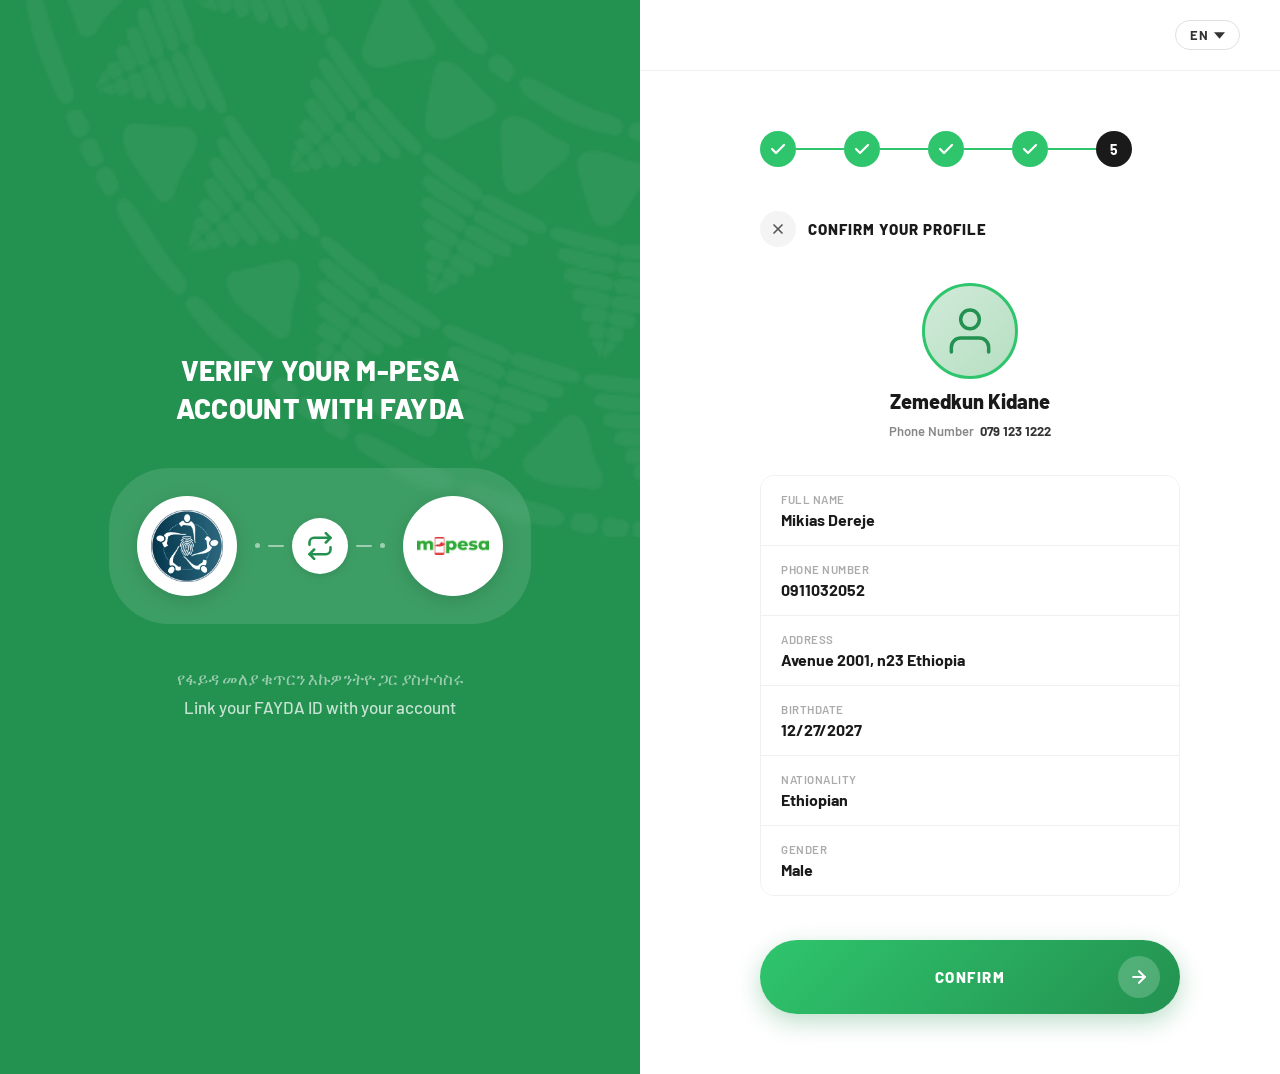
==== confirm-profile.html @ be682eee "first commit" ====
<!DOCTYPE html>
<html lang="en">
<head>
  <meta charset="UTF-8" />
  <meta name="viewport" content="width=device-width, initial-scale=1.0" />
  <title>Confirm Your Profile — M-PESA with FAYDA</title>
  <link href="https://fonts.googleapis.com/css2?family=Barlow:wght@400;500;600;700;800;900&display=swap" rel="stylesheet" />
  <link rel="stylesheet" href="global.css" />
  <style>
    /* ── Profile header ── */
    .profile-header {
      display: flex;
      flex-direction: column;
      align-items: center;
      gap: 10px;
      margin-bottom: 36px;
    }

    .avatar-wrap {
      position: relative;
      width: 96px;
      height: 96px;
    }

    .avatar-img {
      width: 96px;
      height: 96px;
      border-radius: 50%;
      object-fit: cover;
      border: 3px solid #2FC56D;
    }

    /* Placeholder avatar */
    .avatar-placeholder {
      width: 96px;
      height: 96px;
      border-radius: 50%;
      background: linear-gradient(135deg, #d0ead8 0%, #b6dfc2 100%);
      border: 3px solid #2FC56D;
      display: flex;
      align-items: center;
      justify-content: center;
      overflow: hidden;
    }

    .avatar-placeholder svg {
      width: 56px;
      height: 56px;
      stroke: #239150;
    }

    .profile-name {
      font-size: 20px;
      font-weight: 800;
      color: #1a1a1a;
      text-align: center;
    }

    .profile-phone-row {
      display: flex;
      align-items: center;
      gap: 6px;
    }

    .profile-phone-label {
      font-size: 13px;
      font-weight: 600;
      color: #888;
    }

    .profile-phone-val {
      font-size: 13px;
      font-weight: 700;
      color: #333;
    }

    /* ── Profile fields ── */
    .fields-list {
      display: flex;
      flex-direction: column;
      gap: 0;
      margin-bottom: 44px;
      border: 1px solid #f0f0f0;
      border-radius: 14px;
      overflow: hidden;
    }

    .field-row {
      display: flex;
      flex-direction: column;
      gap: 4px;
      padding: 16px 20px;
      border-bottom: 1px solid #f0f0f0;
      background: #fff;
    }

    .field-row:last-child { border-bottom: none; }

    .field-label {
      font-size: 11.5px;
      font-weight: 600;
      color: #aaa;
      text-transform: uppercase;
      letter-spacing: 0.5px;
    }

    .field-value {
      font-size: 16px;
      font-weight: 700;
      color: #1a1a1a;
    }

    /* Page title row */
    .page-title-row {
      display: flex;
      align-items: center;
      margin-bottom: 36px;
      gap: 12px;
    }

    .close-btn {
      width: 36px;
      height: 36px;
      border-radius: 50%;
      background: #f4f4f4;
      border: none;
      cursor: pointer;
      display: flex;
      align-items: center;
      justify-content: center;
      flex-shrink: 0;
      transition: background 0.2s;
    }
    .close-btn:hover { background: #eaeaea; }
    .close-btn svg { width: 16px; height: 16px; stroke: #555; }

    .page-title {
      font-size: 15px;
      font-weight: 800;
      color: #1a1a1a;
      text-transform: uppercase;
      letter-spacing: 1px;
    }

    /* Steps at top showing current */
    .form-area { overflow-y: auto; }

    /* Loading shimmer on fields */
    @keyframes shimmer {
      0%   { background-position: -600px 0; }
      100% { background-position: 600px 0; }
    }
    .shimmer {
      background: linear-gradient(90deg, #f0f0f0 25%, #e0e0e0 50%, #f0f0f0 75%);
      background-size: 600px 100%;
      animation: shimmer 1.2s infinite;
      border-radius: 6px;
    }
    .field-value.shimmer { height: 20px; width: 70%; }

    .loading-fields .field-value { display: none; }
    .loading-fields .field-value-shimmer { display: block; }
    .field-value-shimmer { display: none; height: 20px; width: 65%; border-radius: 6px; }
  </style>
</head>
<body>

  <!-- LEFT GREEN PANEL -->
  <div class="left-panel">
    <div class="left-content">
      <h1 class="left-title">Verify Your M-PESA<br>Account with FAYDA</h1>

      <div class="logo-strip">
        <div class="logo-bubble"><img src="fayda-logo-hq.png" alt="FAYDA" /></div>
        <div class="connector">
          <div class="c-dot"></div>
          <div class="c-dash"></div>
          <div class="arrow-circle">
            <svg viewBox="0 0 24 24" fill="none" stroke="#239150" stroke-width="2.2" stroke-linecap="round" stroke-linejoin="round">
              <polyline points="17 1 21 5 17 9"></polyline>
              <path d="M3 11V9a4 4 0 0 1 4-4h14"></path>
              <polyline points="7 23 3 19 7 15"></polyline>
              <path d="M21 13v2a4 4 0 0 1-4 4H3"></path>
            </svg>
          </div>
          <div class="c-dash"></div>
          <div class="c-dot"></div>
        </div>
        <div class="logo-bubble"><img src="M-Pesa-Logo.png" alt="M-PESA" /></div>
      </div>

      <div class="left-tagline">
        <p>የፋይዳ መለያ ቁጥርን እኩዎንትዮ ጋር ያስተሳስሩ</p>
        <p>Link your FAYDA ID with your account</p>
      </div>
    </div>
  </div>

  <!-- RIGHT WHITE PANEL -->
  <div class="right-panel">
    <div class="top-bar">
      <div class="lang-switcher">
        <button class="lang-btn" id="langBtn" onclick="toggleLang(event)">
          <span id="langBtnText">EN</span>
          <svg viewBox="0 0 10 6"><path d="M0 0l5 6 5-6z"/></svg>
        </button>
        <div class="lang-dropdown" id="langDropdown">
          <button class="lang-option active" data-lang="en" onclick="selectLang('en')">
            <span>English</span><span class="check">✓</span>
          </button>
          <button class="lang-option" data-lang="am" onclick="selectLang('am')">
            <span>አማርኛ</span><span class="check">✓</span>
          </button>
        </div>
      </div>
    </div>

    <div class="form-area">

      <!-- Step indicators: 1-4 done, 5 active -->
      <div class="steps">
        <div class="step done">
          <svg width="16" height="16" viewBox="0 0 16 16" fill="none"><polyline points="2,8 6,12 14,4" stroke="#fff" stroke-width="2.2" stroke-linecap="round" stroke-linejoin="round"/></svg>
        </div>
        <div class="step-line done"></div>
        <div class="step done">
          <svg width="16" height="16" viewBox="0 0 16 16" fill="none"><polyline points="2,8 6,12 14,4" stroke="#fff" stroke-width="2.2" stroke-linecap="round" stroke-linejoin="round"/></svg>
        </div>
        <div class="step-line done"></div>
        <div class="step done">
          <svg width="16" height="16" viewBox="0 0 16 16" fill="none"><polyline points="2,8 6,12 14,4" stroke="#fff" stroke-width="2.2" stroke-linecap="round" stroke-linejoin="round"/></svg>
        </div>
        <div class="step-line done"></div>
        <div class="step done">
          <svg width="16" height="16" viewBox="0 0 16 16" fill="none"><polyline points="2,8 6,12 14,4" stroke="#fff" stroke-width="2.2" stroke-linecap="round" stroke-linejoin="round"/></svg>
        </div>
        <div class="step-line done"></div>
        <div class="step active">5</div>
      </div>

      <!-- Page title -->
      <div class="page-title-row">
        <button class="close-btn" onclick="history.back()">
          <svg viewBox="0 0 24 24" fill="none" stroke-linecap="round" stroke-linejoin="round" stroke-width="2.5">
            <line x1="18" y1="6" x2="6" y2="18"></line>
            <line x1="6" y1="6" x2="18" y2="18"></line>
          </svg>
        </button>
        <span class="page-title">Confirm Your Profile</span>
      </div>

      <!-- Profile header -->
      <div class="profile-header">
        <div class="avatar-placeholder">
          <svg viewBox="0 0 24 24" fill="none" stroke-width="1.5" stroke-linecap="round" stroke-linejoin="round">
            <path d="M20 21v-2a4 4 0 0 0-4-4H8a4 4 0 0 0-4 4v2"></path>
            <circle cx="12" cy="7" r="4"></circle>
          </svg>
        </div>
        <div class="profile-name" id="profileName">Zemedkun Kidane</div>
        <div class="profile-phone-row">
          <span class="profile-phone-label">Phone Number</span>
          <span class="profile-phone-val" id="profilePhone">079 123 1222</span>
        </div>
      </div>

      <!-- Profile fields -->
      <div class="fields-list" id="fieldsList">
        <div class="field-row">
          <span class="field-label">Full Name</span>
          <span class="field-value">Mikias Dereje</span>
        </div>
        <div class="field-row">
          <span class="field-label">Phone Number</span>
          <span class="field-value">0911032052</span>
        </div>
        <div class="field-row">
          <span class="field-label">Address</span>
          <span class="field-value">Avenue 2001, n23 Ethiopia</span>
        </div>
        <div class="field-row">
          <span class="field-label">Birthdate</span>
          <span class="field-value">12/27/2027</span>
        </div>
        <div class="field-row">
          <span class="field-label">Nationality</span>
          <span class="field-value">Ethiopian</span>
        </div>
        <div class="field-row">
          <span class="field-label">Gender</span>
          <span class="field-value">Male</span>
        </div>
      </div>

      <!-- Confirm button -->
      <button class="action-btn active" onclick="confirm()">
        <span>Confirm</span>
        <div class="btn-icon">
          <svg viewBox="0 0 24 24" fill="none" stroke-linecap="round" stroke-linejoin="round" stroke-width="2.5">
            <line x1="5" y1="12" x2="19" y2="12"></line>
            <polyline points="12 5 19 12 12 19"></polyline>
          </svg>
        </div>
      </button>

    </div>
  </div>

  <script>
    function confirm() {
      window.location.href = 'success.html';
    }

    function toggleLang(e) {
      e.stopPropagation();
      document.getElementById('langBtn').classList.toggle('open');
      document.getElementById('langDropdown').classList.toggle('open');
    }
    function selectLang(lang) {
      document.querySelectorAll('.lang-option').forEach(o => o.classList.remove('active'));
      document.querySelector(`[data-lang="${lang}"]`).classList.add('active');
      document.getElementById('langBtnText').textContent = lang === 'en' ? 'EN' : 'AM';
      document.getElementById('langBtn').classList.remove('open');
      document.getElementById('langDropdown').classList.remove('open');
    }
    document.addEventListener('click', () => {
      document.getElementById('langBtn').classList.remove('open');
      document.getElementById('langDropdown').classList.remove('open');
    });
  </script>

</body>
</html>
---- global.css ----
/* ── Reset ── */
*, *::before, *::after { margin: 0; padding: 0; box-sizing: border-box; }

/* ── Base ── */
body {
  font-family: 'Barlow', sans-serif;
  min-height: 100vh;
  display: flex;
  background: #f4f6f5;
}

/* ═══════════════════════════════
   LEFT PANEL
═══════════════════════════════ */
.left-panel {
  width: 50%;
  min-height: 100vh;
  background: #239150;
  position: relative;
  overflow: hidden;
  display: flex;
  flex-direction: column;
  flex-shrink: 0;
}

.left-panel::before {
  content: '';
  position: absolute;
  top: 0;
  right: 0;
  width: 100%;
  height: 50%;
  background-image: url('M-PESA Pattern.png');
  background-size: cover;
  background-repeat: no-repeat;
  background-position: top right;
  opacity: 0.35;
  pointer-events: none;
}

.left-content {
  position: relative;
  z-index: 1;
  display: flex;
  flex-direction: column;
  align-items: center;
  justify-content: center;
  flex: 1;
  padding: 60px 48px;
  gap: 40px;
}

.left-title {
  color: #fff;
  font-size: 28px;
  font-weight: 800;
  text-transform: uppercase;
  text-align: center;
  line-height: 1.35;
  letter-spacing: 0.3px;
}

/* Logo strip */
.logo-strip {
  display: flex;
  align-items: center;
  background: rgba(255,255,255,0.12);
  border-radius: 60px;
  padding: 28px 28px;
  backdrop-filter: blur(4px);
}

.logo-bubble {
  width: 100px;
  height: 100px;
  background: #fff;
  border-radius: 50%;
  display: flex;
  align-items: center;
  justify-content: center;
  box-shadow: 0 4px 20px rgba(0,0,0,0.14);
}

.logo-bubble img {
  width: 72px;
  height: 72px;
  object-fit: contain;
}

.connector {
  display: flex;
  align-items: center;
  gap: 8px;
  padding: 0 18px;
}

.c-dot { width: 5px; height: 5px; border-radius: 50%; background: rgba(255,255,255,0.5); }
.c-dash { width: 16px; height: 2px; border-radius: 2px; background: rgba(255,255,255,0.5); }

.arrow-circle {
  width: 56px;
  height: 56px;
  background: #fff;
  border-radius: 50%;
  display: flex;
  align-items: center;
  justify-content: center;
  box-shadow: 0 2px 10px rgba(0,0,0,0.12);
  flex-shrink: 0;
}

.arrow-circle svg { width: 28px; height: 28px; }

/* Left tagline */
.left-tagline { text-align: center; }
.left-tagline p {
  color: rgba(255,255,255,0.75);
  font-size: 17px;
  font-weight: 500;
  line-height: 1.7;
}
.left-tagline p:first-child { color: rgba(255,255,255,0.55); }

/* ═══════════════════════════════
   RIGHT PANEL
═══════════════════════════════ */
.right-panel {
  flex: 1;
  min-height: 100vh;
  background: #fff;
  display: flex;
  flex-direction: column;
}

/* Top bar */
.top-bar {
  display: flex;
  justify-content: flex-end;
  align-items: center;
  padding: 20px 40px;
  border-bottom: 1px solid #f0f0f0;
}

/* Language switcher */
.lang-switcher { position: relative; }

.lang-btn {
  display: flex;
  align-items: center;
  gap: 6px;
  background: none;
  border: 1.5px solid #e0e0e0;
  border-radius: 20px;
  padding: 6px 14px;
  cursor: pointer;
  font-family: 'Barlow', sans-serif;
  font-size: 13px;
  font-weight: 700;
  color: #333;
  letter-spacing: 0.5px;
  transition: border-color 0.2s;
}
.lang-btn:hover { border-color: #239150; color: #239150; }
.lang-btn svg { width: 11px; height: 11px; fill: currentColor; transition: transform 0.2s; }
.lang-btn.open svg { transform: rotate(180deg); }

.lang-dropdown {
  position: absolute;
  top: calc(100% + 6px);
  right: 0;
  background: #fff;
  border: 1.5px solid #e0e0e0;
  border-radius: 12px;
  box-shadow: 0 8px 24px rgba(0,0,0,0.10);
  overflow: hidden;
  display: none;
  z-index: 10;
  min-width: 160px;
}
.lang-dropdown.open { display: block; }

.lang-option {
  display: flex;
  align-items: center;
  gap: 10px;
  padding: 12px 18px;
  font-family: 'Barlow', sans-serif;
  font-size: 14px;
  font-weight: 600;
  color: #333;
  cursor: pointer;
  border: none;
  background: #fff;
  width: 100%;
  text-align: left;
  transition: background 0.15s;
}
.lang-option:hover { background: #f4f6f5; }
.lang-option.active { color: #239150; background: #f0faf4; }
.lang-option:not(:last-child) { border-bottom: 1px solid #f0f0f0; }
.lang-option .check { margin-left: auto; color: #239150; display: none; }
.lang-option.active .check { display: inline; }

/* Form area */
.form-area {
  flex: 1;
  display: flex;
  flex-direction: column;
  justify-content: center;
  padding: 60px 80px 60px 120px;
  max-width: 620px;
}

/* ═══════════════════════════════
   STEP INDICATORS
═══════════════════════════════ */
.steps {
  display: flex;
  align-items: center;
  margin-bottom: 44px;
}

.step {
  width: 36px;
  height: 36px;
  border-radius: 50%;
  display: flex;
  align-items: center;
  justify-content: center;
  font-size: 14px;
  font-weight: 700;
  flex-shrink: 0;
}
.step.done {
  background: #2FC56D;
  color: #fff;
}
.step.active   { background: #1a1a1a; color: #fff; }
.step.inactive { background: #ececec; color: #bbb; }

.step-line {
  flex: 1;
  height: 2px;
  background: #e8e8e8;
  max-width: 48px;
}
.step-line.done { background: #2FC56D; }

/* ═══════════════════════════════
   INSTRUCTION TEXT
═══════════════════════════════ */
.instruction {
  font-size: 22px;
  font-weight: 600;
  color: #1a1a1a;
  line-height: 1.45;
  margin-bottom: 36px;
}

.input-label {
  font-size: 12px;
  font-weight: 700;
  color: #239150;
  text-transform: uppercase;
  letter-spacing: 1px;
  margin-bottom: 10px;
}

.input-hint {
  font-size: 12.5px;
  color: #aaa;
  margin-bottom: 44px;
  padding-left: 2px;
}

/* ═══════════════════════════════
   ACTION BUTTON (shared)
═══════════════════════════════ */
.action-btn {
  display: flex;
  align-items: center;
  justify-content: center;
  width: 100%;
  padding: 28px 28px;
  border-radius: 50px;
  border: none;
  background: #e4e4e4;
  cursor: not-allowed;
  position: relative;
  transition: background 0.25s, box-shadow 0.25s, transform 0.2s;
}
.action-btn.active {
  background: linear-gradient(135deg, #2FC56D 0%, #239150 100%);
  cursor: pointer;
  box-shadow: 0 8px 24px rgba(35,145,80,0.30);
}
.action-btn.active:hover {
  box-shadow: 0 12px 32px rgba(35,145,80,0.40);
  transform: translateY(-1px);
}

.action-btn span {
  font-family: 'Barlow', sans-serif;
  font-size: 15px;
  font-weight: 800;
  letter-spacing: 1.5px;
  text-transform: uppercase;
  color: #aaa;
}
.action-btn.active span { color: #fff; }

.btn-icon {
  width: 42px;
  height: 42px;
  border-radius: 50%;
  background: rgba(0,0,0,0.06);
  display: flex;
  align-items: center;
  justify-content: center;
  flex-shrink: 0;
  position: absolute;
  right: 20px;
  top: 50%;
  transform: translateY(-50%);
}
.action-btn.active .btn-icon { background: rgba(255,255,255,0.20); }

.btn-icon svg { width: 20px; height: 20px; stroke: #aaa; }
.action-btn.active .btn-icon svg { stroke: #fff; }

/* ═══════════════════════════════
   SHARED LANG SCRIPT HELPERS
═══════════════════════════════ */
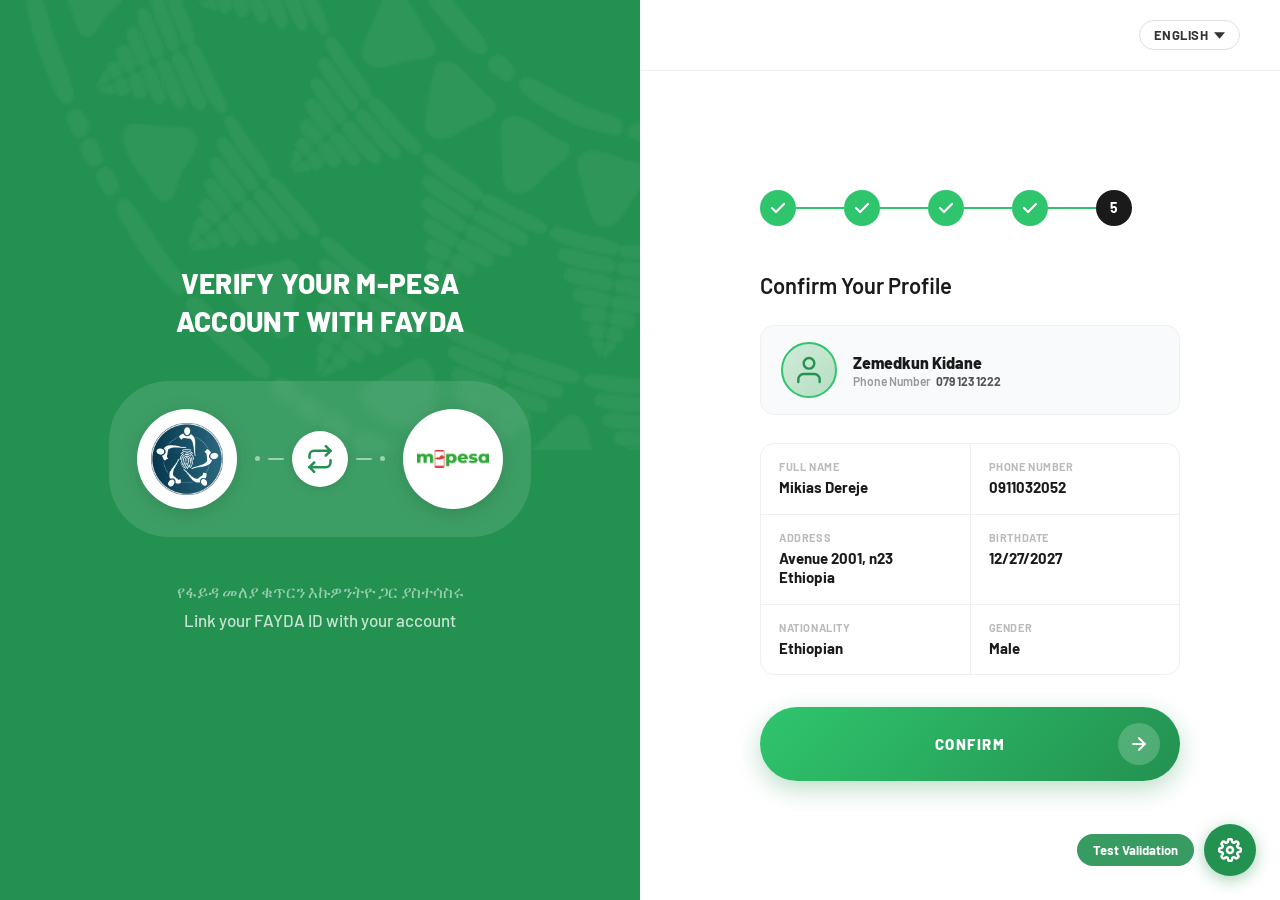
==== commit 5a8f6738: "Update UI: redesign login pages, enhance styling, and improve consent/OTP flows" ====
--- a/confirm-profile.html
+++ b/confirm-profile.html
@@ -7,160 +7,74 @@
   <link href="https://fonts.googleapis.com/css2?family=Barlow:wght@400;500;600;700;800;900&display=swap" rel="stylesheet" />
   <link rel="stylesheet" href="global.css" />
   <style>
-    /* ── Profile header ── */
+    /* Compact profile header - inline row */
     .profile-header {
       display: flex;
-      flex-direction: column;
       align-items: center;
-      gap: 10px;
-      margin-bottom: 36px;
-    }
-
-    .avatar-wrap {
-      position: relative;
-      width: 96px;
-      height: 96px;
-    }
-
-    .avatar-img {
-      width: 96px;
-      height: 96px;
-      border-radius: 50%;
-      object-fit: cover;
-      border: 3px solid #2FC56D;
-    }
-
-    /* Placeholder avatar */
+      gap: 16px;
+      margin-bottom: 28px;
+      padding: 16px 20px;
+      background: #f9fafb;
+      border: 1px solid #f0f0f0;
+      border-radius: 14px;
+    }
+
     .avatar-placeholder {
-      width: 96px;
-      height: 96px;
+      width: 56px;
+      height: 56px;
       border-radius: 50%;
       background: linear-gradient(135deg, #d0ead8 0%, #b6dfc2 100%);
-      border: 3px solid #2FC56D;
-      display: flex;
-      align-items: center;
-      justify-content: center;
-      overflow: hidden;
-    }
-
-    .avatar-placeholder svg {
-      width: 56px;
-      height: 56px;
-      stroke: #239150;
-    }
-
-    .profile-name {
-      font-size: 20px;
-      font-weight: 800;
-      color: #1a1a1a;
-      text-align: center;
-    }
-
-    .profile-phone-row {
-      display: flex;
-      align-items: center;
-      gap: 6px;
-    }
-
-    .profile-phone-label {
-      font-size: 13px;
-      font-weight: 600;
-      color: #888;
-    }
-
-    .profile-phone-val {
-      font-size: 13px;
-      font-weight: 700;
-      color: #333;
-    }
-
-    /* ── Profile fields ── */
-    .fields-list {
-      display: flex;
-      flex-direction: column;
-      gap: 0;
-      margin-bottom: 44px;
-      border: 1px solid #f0f0f0;
-      border-radius: 14px;
-      overflow: hidden;
-    }
-
-    .field-row {
-      display: flex;
-      flex-direction: column;
-      gap: 4px;
-      padding: 16px 20px;
-      border-bottom: 1px solid #f0f0f0;
-      background: #fff;
-    }
-
-    .field-row:last-child { border-bottom: none; }
-
-    .field-label {
-      font-size: 11.5px;
-      font-weight: 600;
-      color: #aaa;
-      text-transform: uppercase;
-      letter-spacing: 0.5px;
-    }
-
-    .field-value {
-      font-size: 16px;
-      font-weight: 700;
-      color: #1a1a1a;
-    }
-
-    /* Page title row */
-    .page-title-row {
-      display: flex;
-      align-items: center;
-      margin-bottom: 36px;
-      gap: 12px;
-    }
-
-    .close-btn {
-      width: 36px;
-      height: 36px;
-      border-radius: 50%;
-      background: #f4f4f4;
-      border: none;
-      cursor: pointer;
+      border: 2.5px solid #2FC56D;
       display: flex;
       align-items: center;
       justify-content: center;
       flex-shrink: 0;
-      transition: background 0.2s;
-    }
-    .close-btn:hover { background: #eaeaea; }
-    .close-btn svg { width: 16px; height: 16px; stroke: #555; }
-
-    .page-title {
+    }
+    .avatar-placeholder svg { width: 32px; height: 32px; stroke: #239150; }
+
+    .profile-info { display: flex; flex-direction: column; gap: 2px; }
+    .profile-name  { font-size: 16px; font-weight: 800; color: #1a1a1a; }
+    .profile-phone-row { display: flex; align-items: center; gap: 5px; }
+    .profile-phone-label { font-size: 12px; font-weight: 600; color: #999; }
+    .profile-phone-val   { font-size: 12px; font-weight: 700; color: #555; }
+
+    /* Two-column fields grid */
+    .fields-grid {
+      display: grid;
+      grid-template-columns: 1fr 1fr;
+      gap: 1px;
+      background: #f0f0f0;
+      border: 1px solid #f0f0f0;
+      border-radius: 14px;
+      overflow: hidden;
+      margin-bottom: 32px;
+    }
+
+    .field-cell {
+      display: flex;
+      flex-direction: column;
+      gap: 5px;
+      padding: 16px 18px;
+      background: #fff;
+    }
+
+    .field-label {
+      font-size: 11px;
+      font-weight: 700;
+      color: #bbb;
+      text-transform: uppercase;
+      letter-spacing: 0.6px;
+    }
+
+    .field-value {
       font-size: 15px;
-      font-weight: 800;
+      font-weight: 700;
       color: #1a1a1a;
-      text-transform: uppercase;
-      letter-spacing: 1px;
-    }
-
-    /* Steps at top showing current */
-    .form-area { overflow-y: auto; }
-
-    /* Loading shimmer on fields */
-    @keyframes shimmer {
-      0%   { background-position: -600px 0; }
-      100% { background-position: 600px 0; }
-    }
-    .shimmer {
-      background: linear-gradient(90deg, #f0f0f0 25%, #e0e0e0 50%, #f0f0f0 75%);
-      background-size: 600px 100%;
-      animation: shimmer 1.2s infinite;
-      border-radius: 6px;
-    }
-    .field-value.shimmer { height: 20px; width: 70%; }
-
-    .loading-fields .field-value { display: none; }
-    .loading-fields .field-value-shimmer { display: block; }
-    .field-value-shimmer { display: none; height: 20px; width: 65%; border-radius: 6px; }
+      line-height: 1.3;
+    }
+
+    /* instruction override — smaller margin for this page */
+    .instruction { margin-bottom: 24px; }
   </style>
 </head>
 <body>
@@ -169,7 +83,6 @@
   <div class="left-panel">
     <div class="left-content">
       <h1 class="left-title">Verify Your M-PESA<br>Account with FAYDA</h1>
-
       <div class="logo-strip">
         <div class="logo-bubble"><img src="fayda-logo-hq.png" alt="FAYDA" /></div>
         <div class="connector">
@@ -188,7 +101,6 @@
         </div>
         <div class="logo-bubble"><img src="M-Pesa-Logo.png" alt="M-PESA" /></div>
       </div>
-
       <div class="left-tagline">
         <p>የፋይዳ መለያ ቁጥርን እኩዎንትዮ ጋር ያስተሳስሩ</p>
         <p>Link your FAYDA ID with your account</p>
@@ -201,7 +113,7 @@
     <div class="top-bar">
       <div class="lang-switcher">
         <button class="lang-btn" id="langBtn" onclick="toggleLang(event)">
-          <span id="langBtnText">EN</span>
+          <span id="langBtnText">ENGLISH</span>
           <svg viewBox="0 0 10 6"><path d="M0 0l5 6 5-6z"/></svg>
         </button>
         <div class="lang-dropdown" id="langDropdown">
@@ -217,83 +129,106 @@
 
     <div class="form-area">
 
-      <!-- Step indicators: 1-4 done, 5 active -->
+      <!-- ── Validation state (replaces form when triggered) ── -->
+      <div id="validationView" style="display:none; flex-direction:column; align-items:center; flex:1; gap:0; text-align:center; width:100%;">
+
+        <!-- Decorative icon area -->
+        <div id="valBanner" style="width:100%; border-radius:16px; padding:40px 32px 32px; margin-bottom:28px; position:relative; overflow:hidden;">
+          <!-- Ring decoration -->
+          <div id="valRing1" style="position:absolute;width:200px;height:200px;border-radius:50%;border:2px solid;opacity:0.12;top:-60px;right:-60px;"></div>
+          <div id="valRing2" style="position:absolute;width:140px;height:140px;border-radius:50%;border:2px solid;opacity:0.09;top:-20px;right:-20px;"></div>
+          <!-- Main icon -->
+          <div id="valIcon" style="width:120px;height:120px;border-radius:50%;display:flex;align-items:center;justify-content:center;margin:0 auto 20px; position:relative; z-index:1;"></div>
+          <h2 id="valTitle" style="font-size:24px;font-weight:800;color:#1a1a1a;margin-bottom:10px;"></h2>
+          <p  id="valMsg"   style="font-size:14.5px;font-weight:500;color:#666;line-height:1.75;max-width:340px;margin:0 auto;"></p>
+        </div>
+
+        <!-- What this means section -->
+        <div style="width:100%; border:1px solid #f0f0f0; border-radius:14px; overflow:hidden; margin-bottom:28px;">
+          <div style="padding:14px 20px; background:#f9fafb; border-bottom:1px solid #f0f0f0; text-align:left;">
+            <span style="font-size:12px;font-weight:700;color:#aaa;text-transform:uppercase;letter-spacing:0.6px;">What this means</span>
+          </div>
+          <div id="valDetails" style="padding:20px; display:flex; flex-direction:column; gap:14px; text-align:left;"></div>
+        </div>
+
+        <!-- Action row -->
+        <div style="display:flex; gap:12px; width:100%;">
+          <button onclick="closeValidation()" style="flex:1; padding:18px; border-radius:50px; border:2px solid #e0e0e0; background:#fff; font-family:'Barlow',sans-serif; font-size:14px; font-weight:700; color:#555; cursor:pointer; transition:border-color 0.2s;" onmouseover="this.style.borderColor='#239150';this.style.color='#239150'" onmouseout="this.style.borderColor='#e0e0e0';this.style.color='#555'">
+            ← Try Again
+          </button>
+          <button id="valContactBtn" onclick="window.open('https://safaricom.et/support','_blank')" style="flex:1; padding:18px; border-radius:50px; border:none; background:linear-gradient(135deg,#2FC56D,#239150); font-family:'Barlow',sans-serif; font-size:14px; font-weight:700; color:#fff; cursor:pointer; box-shadow:0 6px 20px rgba(35,145,80,0.25);">
+            Contact Support
+          </button>
+        </div>
+
+      </div>
+
+      <!-- ── Normal form content ── -->
+      <div id="mainContent">
+
+      <!-- Steps: 1–4 done, 5 active -->
       <div class="steps">
-        <div class="step done">
-          <svg width="16" height="16" viewBox="0 0 16 16" fill="none"><polyline points="2,8 6,12 14,4" stroke="#fff" stroke-width="2.2" stroke-linecap="round" stroke-linejoin="round"/></svg>
-        </div>
+        <div class="step done"><svg width="16" height="16" viewBox="0 0 16 16" fill="none"><polyline points="2,8 6,12 14,4" stroke="#fff" stroke-width="2.2" stroke-linecap="round" stroke-linejoin="round"/></svg></div>
         <div class="step-line done"></div>
-        <div class="step done">
-          <svg width="16" height="16" viewBox="0 0 16 16" fill="none"><polyline points="2,8 6,12 14,4" stroke="#fff" stroke-width="2.2" stroke-linecap="round" stroke-linejoin="round"/></svg>
-        </div>
+        <div class="step done"><svg width="16" height="16" viewBox="0 0 16 16" fill="none"><polyline points="2,8 6,12 14,4" stroke="#fff" stroke-width="2.2" stroke-linecap="round" stroke-linejoin="round"/></svg></div>
         <div class="step-line done"></div>
-        <div class="step done">
-          <svg width="16" height="16" viewBox="0 0 16 16" fill="none"><polyline points="2,8 6,12 14,4" stroke="#fff" stroke-width="2.2" stroke-linecap="round" stroke-linejoin="round"/></svg>
-        </div>
+        <div class="step done"><svg width="16" height="16" viewBox="0 0 16 16" fill="none"><polyline points="2,8 6,12 14,4" stroke="#fff" stroke-width="2.2" stroke-linecap="round" stroke-linejoin="round"/></svg></div>
         <div class="step-line done"></div>
-        <div class="step done">
-          <svg width="16" height="16" viewBox="0 0 16 16" fill="none"><polyline points="2,8 6,12 14,4" stroke="#fff" stroke-width="2.2" stroke-linecap="round" stroke-linejoin="round"/></svg>
-        </div>
+        <div class="step done"><svg width="16" height="16" viewBox="0 0 16 16" fill="none"><polyline points="2,8 6,12 14,4" stroke="#fff" stroke-width="2.2" stroke-linecap="round" stroke-linejoin="round"/></svg></div>
         <div class="step-line done"></div>
         <div class="step active">5</div>
       </div>
 
-      <!-- Page title -->
-      <div class="page-title-row">
-        <button class="close-btn" onclick="history.back()">
-          <svg viewBox="0 0 24 24" fill="none" stroke-linecap="round" stroke-linejoin="round" stroke-width="2.5">
-            <line x1="18" y1="6" x2="6" y2="18"></line>
-            <line x1="6" y1="6" x2="18" y2="18"></line>
-          </svg>
-        </button>
-        <span class="page-title">Confirm Your Profile</span>
-      </div>
-
-      <!-- Profile header -->
+      <!-- Title — same style as page 1 & 2 instruction -->
+      <p class="instruction">Confirm Your Profile</p>
+
+      <!-- Compact profile header row -->
       <div class="profile-header">
         <div class="avatar-placeholder">
-          <svg viewBox="0 0 24 24" fill="none" stroke-width="1.5" stroke-linecap="round" stroke-linejoin="round">
+          <svg viewBox="0 0 24 24" fill="none" stroke-width="1.8" stroke-linecap="round" stroke-linejoin="round">
             <path d="M20 21v-2a4 4 0 0 0-4-4H8a4 4 0 0 0-4 4v2"></path>
             <circle cx="12" cy="7" r="4"></circle>
           </svg>
         </div>
-        <div class="profile-name" id="profileName">Zemedkun Kidane</div>
-        <div class="profile-phone-row">
-          <span class="profile-phone-label">Phone Number</span>
-          <span class="profile-phone-val" id="profilePhone">079 123 1222</span>
-        </div>
-      </div>
-
-      <!-- Profile fields -->
-      <div class="fields-list" id="fieldsList">
-        <div class="field-row">
+        <div class="profile-info">
+          <div class="profile-name">Zemedkun Kidane</div>
+          <div class="profile-phone-row">
+            <span class="profile-phone-label">Phone Number</span>
+            <span class="profile-phone-val">079 123 1222</span>
+          </div>
+        </div>
+      </div>
+
+      <!-- 2-column fields grid -->
+      <div class="fields-grid">
+        <div class="field-cell">
           <span class="field-label">Full Name</span>
           <span class="field-value">Mikias Dereje</span>
         </div>
-        <div class="field-row">
+        <div class="field-cell">
           <span class="field-label">Phone Number</span>
           <span class="field-value">0911032052</span>
         </div>
-        <div class="field-row">
+        <div class="field-cell">
           <span class="field-label">Address</span>
           <span class="field-value">Avenue 2001, n23 Ethiopia</span>
         </div>
-        <div class="field-row">
+        <div class="field-cell">
           <span class="field-label">Birthdate</span>
           <span class="field-value">12/27/2027</span>
         </div>
-        <div class="field-row">
+        <div class="field-cell">
           <span class="field-label">Nationality</span>
           <span class="field-value">Ethiopian</span>
         </div>
-        <div class="field-row">
+        <div class="field-cell">
           <span class="field-label">Gender</span>
           <span class="field-value">Male</span>
         </div>
       </div>
 
       <!-- Confirm button -->
-      <button class="action-btn active" onclick="confirm()">
+      <button class="action-btn active" onclick="goNext()">
         <span>Confirm</span>
         <div class="btn-icon">
           <svg viewBox="0 0 24 24" fill="none" stroke-linecap="round" stroke-linejoin="round" stroke-width="2.5">
@@ -303,13 +238,13 @@
         </div>
       </button>
 
+      </div><!-- end #mainContent -->
+
     </div>
   </div>
 
   <script>
-    function confirm() {
-      window.location.href = 'success.html';
-    }
+    function goNext() { window.location.href = 'success.html'; }
 
     function toggleLang(e) {
       e.stopPropagation();
@@ -319,15 +254,117 @@
     function selectLang(lang) {
       document.querySelectorAll('.lang-option').forEach(o => o.classList.remove('active'));
       document.querySelector(`[data-lang="${lang}"]`).classList.add('active');
-      document.getElementById('langBtnText').textContent = lang === 'en' ? 'EN' : 'AM';
+      document.getElementById('langBtnText').textContent = lang === 'en' ? 'ENGLISH' : 'አማርኛ';
       document.getElementById('langBtn').classList.remove('open');
       document.getElementById('langDropdown').classList.remove('open');
     }
     document.addEventListener('click', () => {
       document.getElementById('langBtn').classList.remove('open');
       document.getElementById('langDropdown').classList.remove('open');
+      closeTestMenu();
     });
+
+    /* ── Floating test button ── */
+    function toggleTestMenu(e) {
+      e.stopPropagation();
+      document.getElementById('testMenu').classList.toggle('open');
+      document.getElementById('ftOverlay').classList.toggle('open');
+    }
+    function closeTestMenu() {
+      document.getElementById('testMenu')?.classList.remove('open');
+      document.getElementById('ftOverlay')?.classList.remove('open');
+    }
+
+    const validations = {
+      limitReached: {
+        bannerBg: '#fff5f5', iconBg: '#fddede', ringColor: '#e74c3c',
+        icon: '<svg width="52" height="52" viewBox="0 0 24 24" fill="none" stroke="#e74c3c" stroke-width="1.8" stroke-linecap="round" stroke-linejoin="round"><circle cx="12" cy="12" r="10"/><line x1="4.93" y1="4.93" x2="19.07" y2="19.07"/></svg>',
+        title: 'Link Limit Reached',
+        msg: 'This Fayda ID is already linked to the maximum number of M-PESA accounts.',
+        details: [
+          { icon: '⚠️', text: 'You have reached the maximum of <strong>3 linked M-PESA accounts</strong> per Fayda ID.' },
+          { icon: '🔓', text: 'To link a new account, please <strong>unlink an existing one</strong> from your Fayda profile first.' },
+          { icon: '📞', text: 'Contact M-PESA support at <strong>*733#</strong> if you believe this is an error.' }
+        ],
+        contactLabel: 'Unlink Account'
+      },
+      inProgress: {
+        bannerBg: '#f0f7ff', iconBg: '#d6eaff', ringColor: '#3498db',
+        icon: '<svg width="52" height="52" viewBox="0 0 24 24" fill="none" stroke="#3498db" stroke-width="1.8" stroke-linecap="round" stroke-linejoin="round"><path d="M10 13a5 5 0 0 0 7.54.54l3-3a5 5 0 0 0-7.07-7.07l-1.72 1.71"/><path d="M14 11a5 5 0 0 0-7.54-.54l-3 3a5 5 0 0 0 7.07 7.07l1.71-1.71"/></svg>',
+        title: 'Request In Progress',
+        msg: 'We have already received a request to link this Fayda ID. It is currently being processed by the system.',
+        details: [
+          { icon: '⏳', text: 'Your previous request is <strong>being verified</strong>. This usually takes 1–5 minutes.' },
+          { icon: '📱', text: 'You will receive an <strong>SMS confirmation</strong> once linking is complete.' },
+          { icon: '🔄', text: 'If no SMS arrives within 10 minutes, please <strong>try again</strong> or contact support.' }
+        ],
+        contactLabel: 'Check Status'
+      },
+      alreadyLinked: {
+        bannerBg: '#f0faf4', iconBg: '#d4f4e2', ringColor: '#2FC56D',
+        icon: '<svg width="52" height="52" viewBox="0 0 24 24" fill="none" stroke="#2FC56D" stroke-width="1.8" stroke-linecap="round" stroke-linejoin="round"><polyline points="20 6 9 17 4 12"/></svg>',
+        title: 'Already Linked',
+        msg: 'Your M-PESA wallet is already linked with this Fayda ID.',
+        details: [
+          { icon: '✅', text: 'Your account is <strong>fully verified</strong>. No further action is needed.' },
+          { icon: '🔒', text: 'Your Fayda ID is <strong>securely bound</strong> to your M-PESA wallet.' },
+          { icon: '💳', text: 'You can now use <strong>Fayda-verified M-PESA services</strong> without re-verification.' }
+        ],
+        contactLabel: 'View Account'
+      }
+    };
+
+    function triggerValidation(type) {
+      closeTestMenu();
+      const v = validations[type];
+      // Banner
+      document.getElementById('valBanner').style.background = v.bannerBg;
+      document.getElementById('valRing1').style.borderColor = v.ringColor;
+      document.getElementById('valRing2').style.borderColor = v.ringColor;
+      // Icon
+      document.getElementById('valIcon').style.background = v.iconBg;
+      document.getElementById('valIcon').innerHTML = v.icon;
+      // Text
+      document.getElementById('valTitle').textContent = v.title;
+      document.getElementById('valMsg').textContent   = v.msg;
+      // Details
+      const det = document.getElementById('valDetails');
+      det.innerHTML = v.details.map(d => `
+        <div style="display:flex;align-items:flex-start;gap:12px;">
+          <span style="font-size:18px;flex-shrink:0;line-height:1.4;">${d.icon}</span>
+          <p style="font-size:13.5px;color:#555;line-height:1.65;margin:0;">${d.text}</p>
+        </div>
+      `).join('');
+      // Contact button label
+      document.getElementById('valContactBtn').textContent = v.contactLabel;
+      // Swap views
+      document.getElementById('mainContent').style.display = 'none';
+      document.getElementById('validationView').style.display = 'flex';
+    }
+    function closeValidation() {
+      document.getElementById('validationView').style.display = 'none';
+      document.getElementById('mainContent').style.display = 'block';
+    }
   </script>
+
+  <!-- Floating test button -->
+  <div class="floating-test-wrapper">
+    <span class="floating-test-label">Test Validation</span>
+    <button class="floating-test-btn" id="testBtn" onclick="toggleTestMenu(event)">
+      <svg viewBox="0 0 24 24" fill="none" stroke-linecap="round" stroke-linejoin="round">
+        <circle cx="12" cy="12" r="3"></circle>
+        <path d="M19.4 15a1.65 1.65 0 0 0 .33 1.82l.06.06a2 2 0 0 1-2.83 2.83l-.06-.06a1.65 1.65 0 0 0-1.82-.33 1.65 1.65 0 0 0-1 1.51V21a2 2 0 0 1-4 0v-.09A1.65 1.65 0 0 0 9 19.4a1.65 1.65 0 0 0-1.82.33l-.06.06a2 2 0 0 1-2.83-2.83l.06-.06A1.65 1.65 0 0 0 4.68 15a1.65 1.65 0 0 0-1.51-1H3a2 2 0 0 1 0-4h.09A1.65 1.65 0 0 0 4.6 9a1.65 1.65 0 0 0-.33-1.82l-.06-.06a2 2 0 0 1 2.83-2.83l.06.06A1.65 1.65 0 0 0 9 4.68a1.65 1.65 0 0 0 1-1.51V3a2 2 0 0 1 4 0v.09a1.65 1.65 0 0 0 1 1.51 1.65 1.65 0 0 0 1.82-.33l.06-.06a2 2 0 0 1 2.83 2.83l-.06.06A1.65 1.65 0 0 0 19.4 9a1.65 1.65 0 0 0 1.51 1H21a2 2 0 0 1 0 4h-.09a1.65 1.65 0 0 0-1.51 1z"></path>
+      </svg>
+    </button>
+  </div>
+  <div class="overlay" id="ftOverlay" onclick="closeTestMenu()"></div>
+  <div class="floating-test-menu" id="testMenu">
+    <div class="menu-title">Test Validations</div>
+    <button onclick="triggerValidation('limitReached')">Link Limit Reached</button>
+    <button onclick="triggerValidation('inProgress')">Request In Progress</button>
+    <button onclick="triggerValidation('alreadyLinked')">Already Linked</button>
+  </div>
+
 
 </body>
 </html>
--- a/global.css
+++ b/global.css
@@ -274,6 +274,19 @@
 }
 
 /* ═══════════════════════════════
+   ERROR MESSAGE
+═══════════════════════════════ */
+.error-msg {
+  color: #e74c3c;
+  font-size: 13px;
+  font-weight: 600;
+  margin-bottom: 12px;
+  padding-left: 2px;
+  min-height: 0;
+  transition: opacity 0.3s;
+}
+
+/* ═══════════════════════════════
    ACTION BUTTON (shared)
 ═══════════════════════════════ */
 .action-btn {
@@ -329,5 +342,247 @@
 .action-btn.active .btn-icon svg { stroke: #fff; }
 
 /* ═══════════════════════════════
+   FLOATING TEST BUTTON
+═══════════════════════════════ */
+.floating-test-wrapper {
+  position: fixed;
+  bottom: 24px;
+  right: 24px;
+  display: flex;
+  align-items: center;
+  gap: 10px;
+  z-index: 1000;
+}
+
+.floating-test-label {
+  font-family: 'Barlow', sans-serif;
+  font-size: 13px;
+  font-weight: 700;
+  color: #fff;
+  background: rgba(35,145,80,0.90);
+  padding: 8px 16px;
+  border-radius: 20px;
+  backdrop-filter: blur(4px);
+  pointer-events: none;
+  white-space: nowrap;
+}
+
+.floating-test-btn {
+  width: 52px;
+  height: 52px;
+  border-radius: 50%;
+  background: #239150;
+  color: #fff;
+  border: none;
+  cursor: pointer;
+  box-shadow: 0 4px 16px rgba(35,145,80,0.40);
+  display: flex;
+  align-items: center;
+  justify-content: center;
+  transition: transform 0.2s, box-shadow 0.2s;
+  flex-shrink: 0;
+}
+.floating-test-btn:hover {
+  transform: scale(1.08);
+  box-shadow: 0 6px 20px rgba(35,145,80,0.55);
+}
+.floating-test-btn svg { width: 24px; height: 24px; stroke: #fff; stroke-width: 2.5; }
+
+.floating-test-menu {
+  position: fixed;
+  bottom: 88px;
+  right: 24px;
+  background: #fff;
+  border-radius: 14px;
+  box-shadow: 0 8px 32px rgba(0,0,0,0.18);
+  padding: 8px 0;
+  min-width: 240px;
+  z-index: 1001;
+  display: none;
+  overflow: hidden;
+}
+.floating-test-menu.open { display: block; }
+
+.floating-test-menu .menu-title {
+  padding: 12px 18px 8px;
+  font-size: 12px;
+  font-weight: 700;
+  color: #239150;
+  letter-spacing: 0.5px;
+}
+
+.floating-test-menu button {
+  display: block;
+  width: 100%;
+  padding: 10px 18px;
+  font-family: 'Barlow', sans-serif;
+  font-size: 13px;
+  font-weight: 600;
+  color: #333;
+  background: none;
+  border: none;
+  text-align: left;
+  cursor: pointer;
+  transition: background 0.15s;
+}
+.floating-test-menu button:hover { background: #f4f8f5; }
+.floating-test-menu button:not(:last-of-type) { border-bottom: 1px solid #f0f0f0; }
+
+.overlay {
+  position: fixed;
+  inset: 0;
+  z-index: 999;
+  display: none;
+}
+.overlay.open { display: block; }
+
+/* ═══════════════════════════════
+   MOBILE RESPONSIVE (≤ 768px)
+═══════════════════════════════ */
+
+/* Elements only visible on mobile */
+.mobile-only { display: none; }
+
+@media (max-width: 768px) {
+  .mobile-only { display: flex; }
+
+  /* ── Layout: stack vertically ── */
+  body {
+    flex-direction: column;
+    background: #239150;
+    min-height: 100vh;
+  }
+
+  /* ── Left panel → top green header ── */
+  .left-panel {
+    width: 100%;
+    min-height: auto;
+    flex-shrink: 0;
+    padding-bottom: 0;
+  }
+
+  .left-panel::before {
+    height: 100%;
+  }
+
+  .left-content {
+    padding: 48px 24px 52px;
+    gap: 18px;
+  }
+
+  .left-title {
+    font-size: 21px;
+    letter-spacing: 0.2px;
+  }
+
+  /* Logo strip: white solid background on mobile */
+  .logo-strip {
+    background: #fff;
+    border-radius: 22px;
+    padding: 12px 24px;
+    backdrop-filter: none;
+    -webkit-backdrop-filter: none;
+    box-shadow: 0 4px 20px rgba(0,0,0,0.12);
+  }
+
+  .logo-bubble {
+    width: 72px;
+    height: 72px;
+  }
+  .logo-bubble img {
+    width: 52px;
+    height: 52px;
+  }
+  .arrow-circle {
+    width: 44px;
+    height: 44px;
+  }
+  .arrow-circle svg { width: 22px; height: 22px; }
+
+  /* Hide tagline from green section on mobile — shown in white panel */
+  .left-tagline { display: none; }
+
+  /* ── Right panel → white card slides up over green ── */
+  .right-panel {
+    width: 100%;
+    min-height: auto;
+    flex: 1;
+    border-radius: 28px 28px 0 0;
+    margin-top: -28px;
+    position: relative;
+    z-index: 5;
+    box-shadow: 0 -4px 24px rgba(0,0,0,0.12);
+  }
+
+  /* Hide desktop top-bar on mobile (lang is in mobile-lang-bar) */
+  .top-bar { display: none; }
+
+  /* Mobile lang bar (inside left-panel) */
+  .mobile-lang-bar {
+    position: absolute;
+    top: 14px;
+    right: 18px;
+    z-index: 10;
+    display: flex;
+  }
+
+  .mobile-lang-btn {
+    display: flex;
+    align-items: center;
+    gap: 5px;
+    background: rgba(255,255,255,0.18);
+    border: 1.5px solid rgba(255,255,255,0.35);
+    border-radius: 20px;
+    padding: 6px 14px;
+    cursor: pointer;
+    font-family: 'Barlow', sans-serif;
+    font-size: 12px;
+    font-weight: 700;
+    color: #fff;
+  }
+  .mobile-lang-btn svg { width: 10px; height: 10px; fill: #fff; }
+
+  /* Form area: full width, no max-width constraint */
+  .form-area {
+    padding: 28px 24px 40px;
+    max-width: 100%;
+    justify-content: flex-start;
+  }
+
+  /* Slightly tighter steps on small screens */
+  .step       { width: 30px; height: 30px; font-size: 12px; }
+  .step-line  { max-width: 32px; }
+
+  /* Instruction text */
+  .instruction { font-size: 19px; }
+
+  /* Mobile tagline: shown above button in white panel */
+  .mobile-tagline {
+    display: block;
+    text-align: center;
+    margin-bottom: 20px;
+    padding: 16px;
+    background: #f9fafb;
+    border-radius: 12px;
+    border: 1px solid #f0f0f0;
+  }
+  .mobile-tagline p {
+    font-family: 'Barlow', sans-serif;
+    font-size: 12px;
+    font-weight: 500;
+    color: #888;
+    line-height: 1.65;
+  }
+  .mobile-tagline p:first-child { color: #aaa; }
+
+  /* Floating test button — smaller on mobile */
+  .floating-test-wrapper { bottom: 16px; right: 16px; gap: 8px; }
+  .floating-test-btn { width: 44px; height: 44px; }
+  .floating-test-btn svg { width: 20px; height: 20px; }
+  .floating-test-label { font-size: 12px; padding: 6px 12px; }
+  .floating-test-menu { right: 16px; bottom: 72px; min-width: 200px; }
+}
+
+/* ═══════════════════════════════
    SHARED LANG SCRIPT HELPERS
-═══════════════════════════════ */
+═══════════════════════════════ */
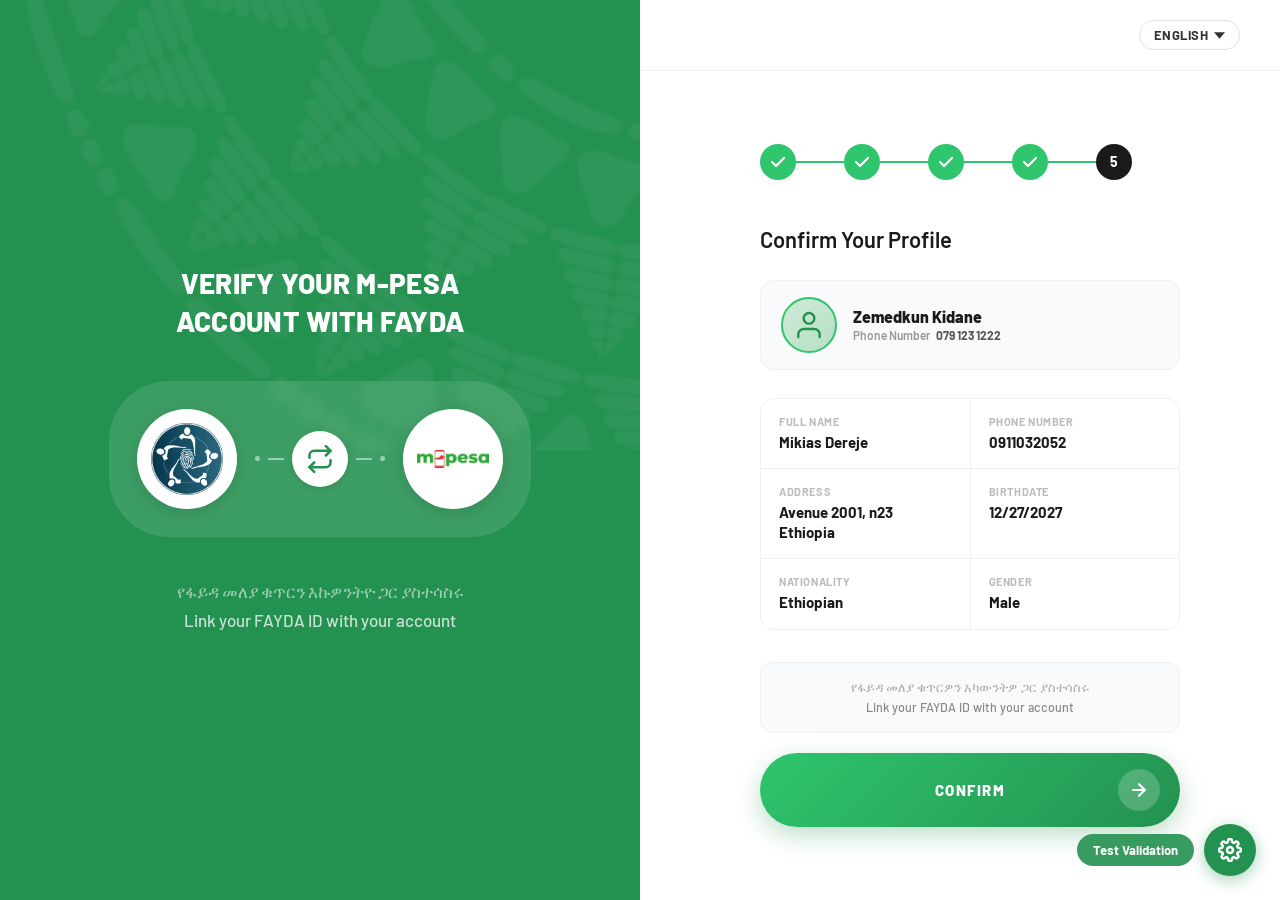
==== commit 3fb4b60f: "Fix mobile layout: center logo-strip between green/white sections, center form content below" ====
--- a/confirm-profile.html
+++ b/confirm-profile.html
@@ -82,6 +82,12 @@
   <!-- LEFT GREEN PANEL -->
   <div class="left-panel">
     <div class="left-content">
+      <div class="mobile-lang-bar mobile-only" style="display:none;">
+        <button class="mobile-lang-btn" onclick="toggleLang(event)">
+          <span id="mobileLangBtnText">ENGLISH</span>
+          <svg viewBox="0 0 10 6"><path d="M0 0l5 6 5-6z"/></svg>
+        </button>
+      </div>
       <h1 class="left-title">Verify Your M-PESA<br>Account with FAYDA</h1>
       <div class="logo-strip">
         <div class="logo-bubble"><img src="fayda-logo-hq.png" alt="FAYDA" /></div>
@@ -225,6 +231,12 @@
           <span class="field-label">Gender</span>
           <span class="field-value">Male</span>
         </div>
+      </div>
+
+      <!-- Mobile tagline -->
+      <div class="mobile-tagline">
+        <p>የፋይዳ መለያ ቁጥርዎን አካውንትዎ ጋር ያስተሳስሩ</p>
+        <p>Link your FAYDA ID with your account</p>
       </div>
 
       <!-- Confirm button -->
--- a/global.css
+++ b/global.css
@@ -441,78 +441,102 @@
 ═══════════════════════════════ */
 
 /* Elements only visible on mobile */
-.mobile-only { display: none; }
-
-@media (max-width: 768px) {
-  .mobile-only { display: flex; }
-
-  /* ── Layout: stack vertically ── */
-  body {
-    flex-direction: column;
-    background: #239150;
-    min-height: 100vh;
-  }
-
-  /* ── Left panel → top green header ── */
-  .left-panel {
-    width: 100%;
-    min-height: auto;
-    flex-shrink: 0;
-    padding-bottom: 0;
-  }
-
-  .left-panel::before {
-    height: 100%;
-  }
-
-  .left-content {
-    padding: 48px 24px 52px;
-    gap: 18px;
-  }
-
-  .left-title {
-    font-size: 21px;
-    letter-spacing: 0.2px;
-  }
-
-  /* Logo strip: white solid background on mobile */
-  .logo-strip {
-    background: #fff;
-    border-radius: 22px;
-    padding: 12px 24px;
-    backdrop-filter: none;
-    -webkit-backdrop-filter: none;
-    box-shadow: 0 4px 20px rgba(0,0,0,0.12);
-  }
-
-  .logo-bubble {
-    width: 72px;
-    height: 72px;
-  }
-  .logo-bubble img {
-    width: 52px;
-    height: 52px;
-  }
-  .arrow-circle {
-    width: 44px;
-    height: 44px;
-  }
-  .arrow-circle svg { width: 22px; height: 22px; }
-
-  /* Hide tagline from green section on mobile — shown in white panel */
-  .left-tagline { display: none; }
-
-  /* ── Right panel → white card slides up over green ── */
-  .right-panel {
-    width: 100%;
-    min-height: auto;
-    flex: 1;
-    border-radius: 28px 28px 0 0;
-    margin-top: -28px;
-    position: relative;
-    z-index: 5;
-    box-shadow: 0 -4px 24px rgba(0,0,0,0.12);
-  }
+.mobile-only { display: none !important; }
+
+/* Tagline above button — always visible */
+.mobile-tagline {
+  display: block;
+  text-align: center;
+  margin-bottom: 20px;
+  padding: 14px 16px;
+  background: #f9fafb;
+  border-radius: 12px;
+  border: 1px solid #f0f0f0;
+}
+.mobile-tagline p {
+  font-family: 'Barlow', sans-serif;
+  font-size: 12.5px;
+  font-weight: 500;
+  color: #888;
+  line-height: 1.65;
+}
+.mobile-tagline p:first-child { color: #aaa; }
+
+  @media (max-width: 768px) {
+    .mobile-only { display: flex !important; }
+
+    /* ── Layout: stack vertically ── */
+    body {
+      flex-direction: column;
+      background: #239150;
+      min-height: 100vh;
+    }
+
+    /* ── Left panel → top green header ── */
+    .left-panel {
+      width: 100%;
+      min-height: auto;
+      flex-shrink: 0;
+      padding-bottom: 0;
+    }
+
+    .left-panel::before {
+      height: 100%;
+    }
+
+    .left-content {
+      padding: 40px 24px 60px;
+      gap: 14px;
+    }
+
+    .left-title {
+      font-size: 21px;
+      letter-spacing: 0.2px;
+    }
+
+    /* Logo strip: white card, centered, overlapping green/white boundary */
+    .logo-strip {
+      position: absolute;
+      left: 50%;
+      transform: translateX(-50%);
+      bottom: -28px;
+      z-index: 10;
+      background: #fff;
+      border-radius: 22px;
+      padding: 12px 24px;
+      backdrop-filter: none;
+      -webkit-backdrop-filter: none;
+      box-shadow: 0 4px 20px rgba(0,0,0,0.12);
+    }
+
+    .logo-bubble {
+      width: 72px;
+      height: 72px;
+    }
+    .logo-bubble img {
+      width: 52px;
+      height: 52px;
+    }
+    .arrow-circle {
+      width: 44px;
+      height: 44px;
+    }
+    .arrow-circle svg { width: 22px; height: 22px; }
+
+    /* Hide tagline from green section on mobile — shown in white panel */
+    .left-tagline { display: none; }
+
+    /* ── Right panel → white card sits below logo strip ── */
+    .right-panel {
+      width: 100%;
+      min-height: auto;
+      flex: 1;
+      border-radius: 28px 28px 0 0;
+      margin-top: 0;
+      position: relative;
+      z-index: 5;
+      box-shadow: 0 -4px 24px rgba(0,0,0,0.12);
+    }
 
   /* Hide desktop top-bar on mobile (lang is in mobile-lang-bar) */
   .top-bar { display: none; }
@@ -542,12 +566,57 @@
   }
   .mobile-lang-btn svg { width: 10px; height: 10px; fill: #fff; }
 
-  /* Form area: full width, no max-width constraint */
-  .form-area {
-    padding: 28px 24px 40px;
-    max-width: 100%;
-    justify-content: flex-start;
-  }
+    /* Form area: full width, centered, pushed up below logo */
+    .form-area {
+      padding: 48px 24px 40px;
+      max-width: 100%;
+      justify-content: flex-start;
+      align-items: center;
+      text-align: center;
+    }
+
+    /* Center steps on mobile */
+    .steps {
+      justify-content: center;
+    }
+
+    /* Center the instruction text */
+    .instruction {
+      text-align: center;
+    }
+
+    /* Make input-label centered */
+    .input-label {
+      text-align: center;
+    }
+
+    /* Center input hints */
+    .input-hint {
+      text-align: center;
+    }
+
+    /* Phone number input wrap - better fit on mobile */
+    .phone-wrap {
+      max-width: 100%;
+    }
+    .prefix {
+      padding: 14px 18px;
+      font-size: 22px;
+    }
+    .phone-input {
+      padding: 14px 18px;
+      font-size: 22px;
+    }
+
+    /* Center OTP boxes on mobile */
+    .otp-boxes {
+      justify-content: center;
+    }
+    .otp-box {
+      width: 60px;
+      height: 68px;
+      font-size: 26px;
+    }
 
   /* Slightly tighter steps on small screens */
   .step       { width: 30px; height: 30px; font-size: 12px; }
@@ -556,24 +625,6 @@
   /* Instruction text */
   .instruction { font-size: 19px; }
 
-  /* Mobile tagline: shown above button in white panel */
-  .mobile-tagline {
-    display: block;
-    text-align: center;
-    margin-bottom: 20px;
-    padding: 16px;
-    background: #f9fafb;
-    border-radius: 12px;
-    border: 1px solid #f0f0f0;
-  }
-  .mobile-tagline p {
-    font-family: 'Barlow', sans-serif;
-    font-size: 12px;
-    font-weight: 500;
-    color: #888;
-    line-height: 1.65;
-  }
-  .mobile-tagline p:first-child { color: #aaa; }
 
   /* Floating test button — smaller on mobile */
   .floating-test-wrapper { bottom: 16px; right: 16px; gap: 8px; }
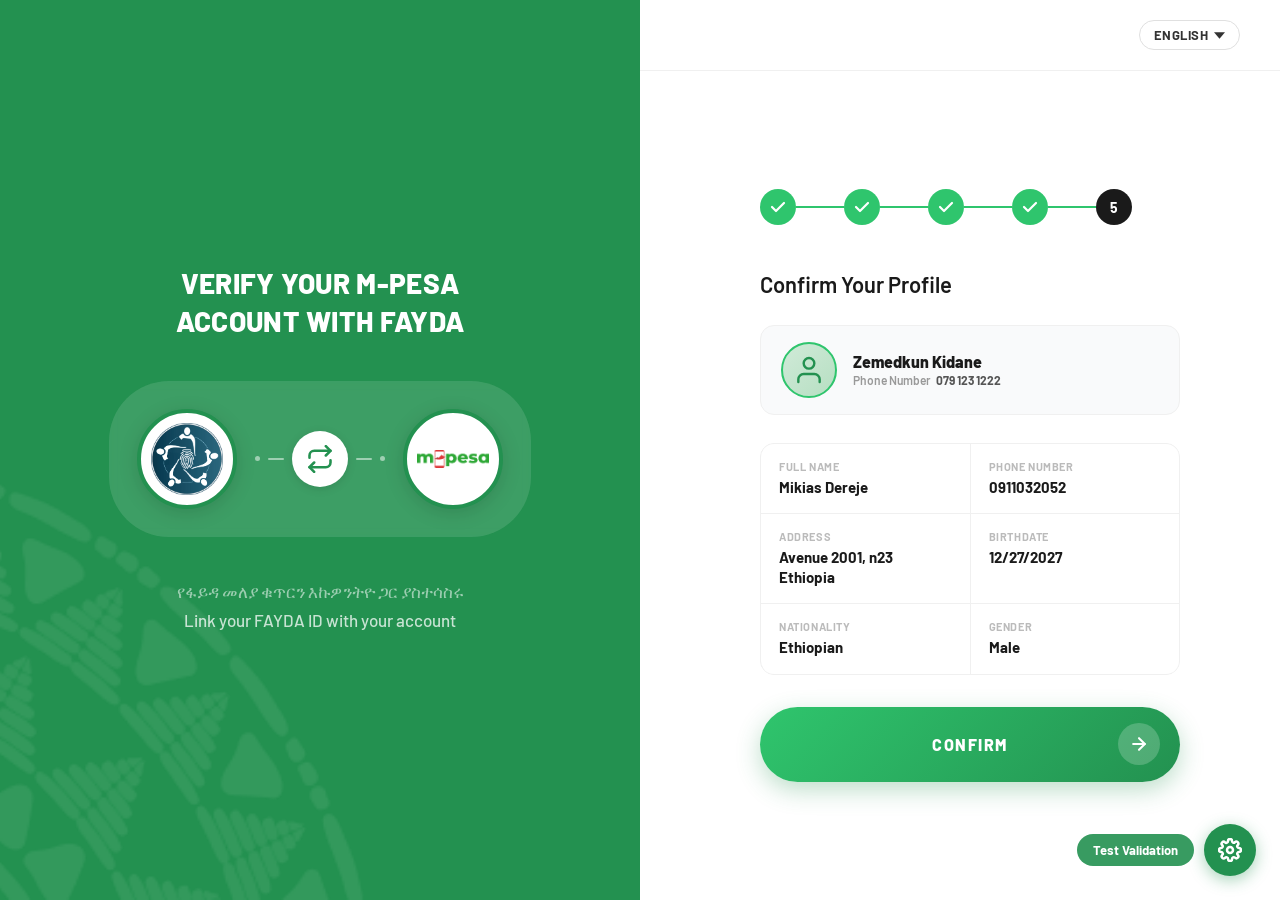
==== commit a0b53462: "UI updates: desktop pattern bottom-left, mobile pattern right-aligned, frosted glass action bar, log" ====
--- a/confirm-profile.html
+++ b/confirm-profile.html
@@ -83,10 +83,18 @@
   <div class="left-panel">
     <div class="left-content">
       <div class="mobile-lang-bar mobile-only" style="display:none;">
-        <button class="mobile-lang-btn" onclick="toggleLang(event)">
-          <span id="mobileLangBtnText">ENGLISH</span>
+        <button class="mobile-lang-btn" id="mobileLangBtn" onclick="toggleLang(event)">
+          <span id="mobileLangBtnText">EN</span>
           <svg viewBox="0 0 10 6"><path d="M0 0l5 6 5-6z"/></svg>
         </button>
+        <div class="lang-dropdown" id="mobileLangDropdown" style="min-width: 100px;">
+          <button class="lang-option active" data-lang="en" onclick="selectLang('en')">
+            <span>EN</span><span class="check">✓</span>
+          </button>
+          <button class="lang-option" data-lang="am" onclick="selectLang('am')">
+            <span>AM</span><span class="check">✓</span>
+          </button>
+        </div>
       </div>
       <h1 class="left-title">Verify Your M-PESA<br>Account with FAYDA</h1>
       <div class="logo-strip">
@@ -235,7 +243,7 @@
 
       <!-- Mobile tagline -->
       <div class="mobile-tagline">
-        <p>የፋይዳ መለያ ቁጥርዎን አካውንትዎ ጋር ያስተሳስሩ</p>
+        <p>የፋይዳ መለያ ቁጥርን እኩዎንትዮ ጋር ያስተሳስሩ</p>
         <p>Link your FAYDA ID with your account</p>
       </div>
 
@@ -260,19 +268,50 @@
 
     function toggleLang(e) {
       e.stopPropagation();
-      document.getElementById('langBtn').classList.toggle('open');
-      document.getElementById('langDropdown').classList.toggle('open');
+      const isMobile = window.innerWidth <= 768;
+      if (isMobile) {
+        const mobBtn = document.getElementById('mobileLangBtn');
+        const mobDd = document.getElementById('mobileLangDropdown');
+        if (mobBtn && mobDd) {
+          mobBtn.classList.toggle('open');
+          mobDd.classList.toggle('open');
+        }
+      } else {
+        const deskBtn = document.getElementById('langBtn');
+        const deskDd = document.getElementById('langDropdown');
+        if (deskBtn && deskDd) {
+          deskBtn.classList.toggle('open');
+          deskDd.classList.toggle('open');
+        }
+      }
     }
     function selectLang(lang) {
       document.querySelectorAll('.lang-option').forEach(o => o.classList.remove('active'));
-      document.querySelector(`[data-lang="${lang}"]`).classList.add('active');
-      document.getElementById('langBtnText').textContent = lang === 'en' ? 'ENGLISH' : 'አማርኛ';
+      document.querySelectorAll(`[data-lang="${lang}"]`).forEach(o => o.classList.add('active'));
+      
+      const label = lang === 'en' ? 'ENGLISH' : 'አማርኛ';
+      const mobileLabel = lang === 'en' ? 'EN' : 'AM';
+      
+      document.getElementById('langBtnText').textContent = label;
+      if (document.getElementById('mobileLangBtnText')) {
+        document.getElementById('mobileLangBtnText').textContent = mobileLabel;
+      }
+      
       document.getElementById('langBtn').classList.remove('open');
       document.getElementById('langDropdown').classList.remove('open');
+      
+      const mobBtn = document.getElementById('mobileLangBtn');
+      const mobDd = document.getElementById('mobileLangDropdown');
+      if (mobBtn) mobBtn.classList.remove('open');
+      if (mobDd) mobDd.classList.remove('open');
     }
     document.addEventListener('click', () => {
       document.getElementById('langBtn').classList.remove('open');
       document.getElementById('langDropdown').classList.remove('open');
+      const mobBtn = document.getElementById('mobileLangBtn');
+      const mobDd = document.getElementById('mobileLangDropdown');
+      if (mobBtn) mobBtn.classList.remove('open');
+      if (mobDd) mobDd.classList.remove('open');
       closeTestMenu();
     });
 
--- a/global.css
+++ b/global.css
@@ -1,5 +1,11 @@
 /* ── Reset ── */
-*, *::before, *::after { margin: 0; padding: 0; box-sizing: border-box; }
+*,
+*::before,
+*::after {
+  margin: 0;
+  padding: 0;
+  box-sizing: border-box;
+}
 
 /* ── Base ── */
 body {
@@ -26,16 +32,17 @@
 .left-panel::before {
   content: '';
   position: absolute;
-  top: 0;
-  right: 0;
-  width: 100%;
+  bottom: 0;
+  left: 0;
+  width: 60%;
   height: 50%;
   background-image: url('M-PESA Pattern.png');
   background-size: cover;
   background-repeat: no-repeat;
-  background-position: top right;
-  opacity: 0.35;
+  background-position: bottom left;
+  opacity: 0.5;
   pointer-events: none;
+  transform: rotate(180deg);
 }
 
 .left-content {
@@ -64,7 +71,7 @@
 .logo-strip {
   display: flex;
   align-items: center;
-  background: rgba(255,255,255,0.12);
+  background: rgba(255, 255, 255, 0.12);
   border-radius: 60px;
   padding: 28px 28px;
   backdrop-filter: blur(4px);
@@ -75,10 +82,11 @@
   height: 100px;
   background: #fff;
   border-radius: 50%;
+  border: 4px solid #239150;
   display: flex;
   align-items: center;
   justify-content: center;
-  box-shadow: 0 4px 20px rgba(0,0,0,0.14);
+  box-shadow: 0 4px 20px rgba(0, 0, 0, 0.14);
 }
 
 .logo-bubble img {
@@ -94,8 +102,19 @@
   padding: 0 18px;
 }
 
-.c-dot { width: 5px; height: 5px; border-radius: 50%; background: rgba(255,255,255,0.5); }
-.c-dash { width: 16px; height: 2px; border-radius: 2px; background: rgba(255,255,255,0.5); }
+.c-dot {
+  width: 5px;
+  height: 5px;
+  border-radius: 50%;
+  background: rgba(255, 255, 255, 0.5);
+}
+
+.c-dash {
+  width: 16px;
+  height: 2px;
+  border-radius: 2px;
+  background: rgba(255, 255, 255, 0.5);
+}
 
 .arrow-circle {
   width: 56px;
@@ -105,21 +124,30 @@
   display: flex;
   align-items: center;
   justify-content: center;
-  box-shadow: 0 2px 10px rgba(0,0,0,0.12);
+  box-shadow: 0 2px 10px rgba(0, 0, 0, 0.12);
   flex-shrink: 0;
 }
 
-.arrow-circle svg { width: 28px; height: 28px; }
+.arrow-circle svg {
+  width: 28px;
+  height: 28px;
+}
 
 /* Left tagline */
-.left-tagline { text-align: center; }
+.left-tagline {
+  text-align: center;
+}
+
 .left-tagline p {
-  color: rgba(255,255,255,0.75);
+  color: rgba(255, 255, 255, 0.75);
   font-size: 17px;
   font-weight: 500;
   line-height: 1.7;
 }
-.left-tagline p:first-child { color: rgba(255,255,255,0.55); }
+
+.left-tagline p:first-child {
+  color: rgba(255, 255, 255, 0.55);
+}
 
 /* ═══════════════════════════════
    RIGHT PANEL
@@ -142,7 +170,9 @@
 }
 
 /* Language switcher */
-.lang-switcher { position: relative; }
+.lang-switcher {
+  position: relative;
+}
 
 .lang-btn {
   display: flex;
@@ -160,9 +190,22 @@
   letter-spacing: 0.5px;
   transition: border-color 0.2s;
 }
-.lang-btn:hover { border-color: #239150; color: #239150; }
-.lang-btn svg { width: 11px; height: 11px; fill: currentColor; transition: transform 0.2s; }
-.lang-btn.open svg { transform: rotate(180deg); }
+
+.lang-btn:hover {
+  border-color: #239150;
+  color: #239150;
+}
+
+.lang-btn svg {
+  width: 11px;
+  height: 11px;
+  fill: currentColor;
+  transition: transform 0.2s;
+}
+
+.lang-btn.open svg {
+  transform: rotate(180deg);
+}
 
 .lang-dropdown {
   position: absolute;
@@ -171,13 +214,16 @@
   background: #fff;
   border: 1.5px solid #e0e0e0;
   border-radius: 12px;
-  box-shadow: 0 8px 24px rgba(0,0,0,0.10);
+  box-shadow: 0 8px 24px rgba(0, 0, 0, 0.10);
   overflow: hidden;
   display: none;
   z-index: 10;
   min-width: 160px;
 }
-.lang-dropdown.open { display: block; }
+
+.lang-dropdown.open {
+  display: block;
+}
 
 .lang-option {
   display: flex;
@@ -195,11 +241,29 @@
   text-align: left;
   transition: background 0.15s;
 }
-.lang-option:hover { background: #f4f6f5; }
-.lang-option.active { color: #239150; background: #f0faf4; }
-.lang-option:not(:last-child) { border-bottom: 1px solid #f0f0f0; }
-.lang-option .check { margin-left: auto; color: #239150; display: none; }
-.lang-option.active .check { display: inline; }
+
+.lang-option:hover {
+  background: #f4f6f5;
+}
+
+.lang-option.active {
+  color: #239150;
+  background: #f0faf4;
+}
+
+.lang-option:not(:last-child) {
+  border-bottom: 1px solid #f0f0f0;
+}
+
+.lang-option .check {
+  margin-left: auto;
+  color: #239150;
+  display: none;
+}
+
+.lang-option.active .check {
+  display: inline;
+}
 
 /* Form area */
 .form-area {
@@ -231,12 +295,21 @@
   font-weight: 700;
   flex-shrink: 0;
 }
+
 .step.done {
   background: #2FC56D;
   color: #fff;
 }
-.step.active   { background: #1a1a1a; color: #fff; }
-.step.inactive { background: #ececec; color: #bbb; }
+
+.step.active {
+  background: #1a1a1a;
+  color: #fff;
+}
+
+.step.inactive {
+  background: #ececec;
+  color: #bbb;
+}
 
 .step-line {
   flex: 1;
@@ -244,7 +317,10 @@
   background: #e8e8e8;
   max-width: 48px;
 }
-.step-line.done { background: #2FC56D; }
+
+.step-line.done {
+  background: #2FC56D;
+}
 
 /* ═══════════════════════════════
    INSTRUCTION TEXT
@@ -267,7 +343,7 @@
 }
 
 .input-hint {
-  font-size: 12.5px;
+  font-size: 16px;
   color: #aaa;
   margin-bottom: 44px;
   padding-left: 2px;
@@ -278,7 +354,7 @@
 ═══════════════════════════════ */
 .error-msg {
   color: #e74c3c;
-  font-size: 13px;
+  font-size: 16px;
   font-weight: 600;
   margin-bottom: 12px;
   padding-left: 2px;
@@ -302,31 +378,36 @@
   position: relative;
   transition: background 0.25s, box-shadow 0.25s, transform 0.2s;
 }
+
 .action-btn.active {
   background: linear-gradient(135deg, #2FC56D 0%, #239150 100%);
   cursor: pointer;
-  box-shadow: 0 8px 24px rgba(35,145,80,0.30);
-}
+  box-shadow: 0 8px 24px rgba(35, 145, 80, 0.30);
+}
+
 .action-btn.active:hover {
-  box-shadow: 0 12px 32px rgba(35,145,80,0.40);
+  box-shadow: 0 12px 32px rgba(35, 145, 80, 0.40);
   transform: translateY(-1px);
 }
 
 .action-btn span {
   font-family: 'Barlow', sans-serif;
-  font-size: 15px;
+  font-size: 16px;
   font-weight: 800;
   letter-spacing: 1.5px;
   text-transform: uppercase;
   color: #aaa;
 }
-.action-btn.active span { color: #fff; }
+
+.action-btn.active span {
+  color: #fff;
+}
 
 .btn-icon {
   width: 42px;
   height: 42px;
   border-radius: 50%;
-  background: rgba(0,0,0,0.06);
+  background: rgba(0, 0, 0, 0.06);
   display: flex;
   align-items: center;
   justify-content: center;
@@ -336,10 +417,20 @@
   top: 50%;
   transform: translateY(-50%);
 }
-.action-btn.active .btn-icon { background: rgba(255,255,255,0.20); }
-
-.btn-icon svg { width: 20px; height: 20px; stroke: #aaa; }
-.action-btn.active .btn-icon svg { stroke: #fff; }
+
+.action-btn.active .btn-icon {
+  background: rgba(255, 255, 255, 0.20);
+}
+
+.btn-icon svg {
+  width: 20px;
+  height: 20px;
+  stroke: #aaa;
+}
+
+.action-btn.active .btn-icon svg {
+  stroke: #fff;
+}
 
 /* ═══════════════════════════════
    FLOATING TEST BUTTON
@@ -359,7 +450,7 @@
   font-size: 13px;
   font-weight: 700;
   color: #fff;
-  background: rgba(35,145,80,0.90);
+  background: rgba(35, 145, 80, 0.90);
   padding: 8px 16px;
   border-radius: 20px;
   backdrop-filter: blur(4px);
@@ -375,18 +466,25 @@
   color: #fff;
   border: none;
   cursor: pointer;
-  box-shadow: 0 4px 16px rgba(35,145,80,0.40);
+  box-shadow: 0 4px 16px rgba(35, 145, 80, 0.40);
   display: flex;
   align-items: center;
   justify-content: center;
   transition: transform 0.2s, box-shadow 0.2s;
   flex-shrink: 0;
 }
+
 .floating-test-btn:hover {
   transform: scale(1.08);
-  box-shadow: 0 6px 20px rgba(35,145,80,0.55);
-}
-.floating-test-btn svg { width: 24px; height: 24px; stroke: #fff; stroke-width: 2.5; }
+  box-shadow: 0 6px 20px rgba(35, 145, 80, 0.55);
+}
+
+.floating-test-btn svg {
+  width: 24px;
+  height: 24px;
+  stroke: #fff;
+  stroke-width: 2.5;
+}
 
 .floating-test-menu {
   position: fixed;
@@ -394,14 +492,17 @@
   right: 24px;
   background: #fff;
   border-radius: 14px;
-  box-shadow: 0 8px 32px rgba(0,0,0,0.18);
+  box-shadow: 0 8px 32px rgba(0, 0, 0, 0.18);
   padding: 8px 0;
   min-width: 240px;
   z-index: 1001;
   display: none;
   overflow: hidden;
 }
-.floating-test-menu.open { display: block; }
+
+.floating-test-menu.open {
+  display: block;
+}
 
 .floating-test-menu .menu-title {
   padding: 12px 18px 8px;
@@ -425,8 +526,14 @@
   cursor: pointer;
   transition: background 0.15s;
 }
-.floating-test-menu button:hover { background: #f4f8f5; }
-.floating-test-menu button:not(:last-of-type) { border-bottom: 1px solid #f0f0f0; }
+
+.floating-test-menu button:hover {
+  background: #f4f8f5;
+}
+
+.floating-test-menu button:not(:last-of-type) {
+  border-bottom: 1px solid #f0f0f0;
+}
 
 .overlay {
   position: fixed;
@@ -434,18 +541,23 @@
   z-index: 999;
   display: none;
 }
-.overlay.open { display: block; }
+
+.overlay.open {
+  display: block;
+}
 
 /* ═══════════════════════════════
    MOBILE RESPONSIVE (≤ 768px)
 ═══════════════════════════════ */
 
 /* Elements only visible on mobile */
-.mobile-only { display: none !important; }
+.mobile-only {
+  display: none !important;
+}
 
 /* Tagline above button — always visible */
 .mobile-tagline {
-  display: block;
+  display: none;
   text-align: center;
   margin-bottom: 20px;
   padding: 14px 16px;
@@ -453,6 +565,7 @@
   border-radius: 12px;
   border: 1px solid #f0f0f0;
 }
+
 .mobile-tagline p {
   font-family: 'Barlow', sans-serif;
   font-size: 12.5px;
@@ -460,86 +573,126 @@
   color: #888;
   line-height: 1.65;
 }
-.mobile-tagline p:first-child { color: #aaa; }
-
-  @media (max-width: 768px) {
-    .mobile-only { display: flex !important; }
-
-    /* ── Layout: stack vertically ── */
-    body {
-      flex-direction: column;
-      background: #239150;
-      min-height: 100vh;
-    }
-
-    /* ── Left panel → top green header ── */
-    .left-panel {
-      width: 100%;
-      min-height: auto;
-      flex-shrink: 0;
-      padding-bottom: 0;
-    }
-
-    .left-panel::before {
-      height: 100%;
-    }
-
-    .left-content {
-      padding: 40px 24px 60px;
-      gap: 14px;
-    }
-
-    .left-title {
-      font-size: 21px;
-      letter-spacing: 0.2px;
-    }
-
-    /* Logo strip: white card, centered, overlapping green/white boundary */
-    .logo-strip {
-      position: absolute;
-      left: 50%;
-      transform: translateX(-50%);
-      bottom: -28px;
-      z-index: 10;
-      background: #fff;
-      border-radius: 22px;
-      padding: 12px 24px;
-      backdrop-filter: none;
-      -webkit-backdrop-filter: none;
-      box-shadow: 0 4px 20px rgba(0,0,0,0.12);
-    }
-
-    .logo-bubble {
-      width: 72px;
-      height: 72px;
-    }
-    .logo-bubble img {
-      width: 52px;
-      height: 52px;
-    }
-    .arrow-circle {
-      width: 44px;
-      height: 44px;
-    }
-    .arrow-circle svg { width: 22px; height: 22px; }
-
-    /* Hide tagline from green section on mobile — shown in white panel */
-    .left-tagline { display: none; }
-
-    /* ── Right panel → white card sits below logo strip ── */
-    .right-panel {
-      width: 100%;
-      min-height: auto;
-      flex: 1;
-      border-radius: 28px 28px 0 0;
-      margin-top: 0;
-      position: relative;
-      z-index: 5;
-      box-shadow: 0 -4px 24px rgba(0,0,0,0.12);
-    }
+
+.mobile-tagline p:first-child {
+  color: #aaa;
+}
+
+@media (max-width: 768px) {
+  .mobile-only {
+    display: flex !important;
+  }
+
+  /* ── Layout: stack vertically ── */
+  body {
+    flex-direction: column;
+    background: #239150;
+    min-height: 100vh;
+  }
+
+  /* ── Left panel → top green header ── */
+  .left-panel {
+    width: 100%;
+    min-height: auto;
+    flex-shrink: 0;
+    padding-bottom: 0;
+    overflow: visible;
+  }
+
+  .left-panel::before {
+    top: 0;
+    right: 0;
+    left: auto;
+    bottom: auto;
+    width: 70%;
+    height: 100%;
+    background-size: cover;
+    background-position: top right;
+    transform: none;
+  }
+
+  .left-content {
+    padding: 48px 24px 0;
+    gap: 18px;
+    z-index: 10;
+  }
+
+  .left-title {
+    font-size: 21px;
+    letter-spacing: 0.2px;
+  }
+
+  /* Logo strip: white solid background on mobile */
+  .logo-strip {
+    background: #fff;
+    border-radius: 22px;
+    padding: 10px 14px;
+    backdrop-filter: none;
+    -webkit-backdrop-filter: none;
+    box-shadow: 0 4px 20px rgba(0, 0, 0, 0.12);
+    position: relative;
+    z-index: 6;
+  }
+
+  .logo-strip .c-dot {
+    background: #d0d0d0;
+  }
+
+  .logo-strip .c-dash {
+    background: #d0d0d0;
+  }
+
+  .logo-bubble {
+    width: 66px;
+    height: 66px;
+    border: 3px solid #239150;
+  }
+
+  .logo-bubble img {
+    width: 46px;
+    height: 46px;
+  }
+
+  .arrow-circle {
+    width: 40px;
+    height: 40px;
+  }
+
+  .arrow-circle svg {
+    width: 20px;
+    height: 20px;
+  }
+
+  .connector {
+    gap: 5px;
+    padding: 0 10px;
+  }
+
+  .c-dash {
+    width: 12px;
+  }
+
+  /* Hide tagline from green section on mobile — shown in white panel */
+  .left-tagline {
+    display: none;
+  }
+
+  /* ── Right panel → white card slides up over green ── */
+  .right-panel {
+    width: auto;
+    margin: -48px 18px 18px 18px;
+    min-height: auto;
+    flex: 1;
+    border-radius: 28px;
+    position: relative;
+    z-index: 5;
+    box-shadow: 0 8px 32px rgba(0, 0, 0, 0.15);
+  }
 
   /* Hide desktop top-bar on mobile (lang is in mobile-lang-bar) */
-  .top-bar { display: none; }
+  .top-bar {
+    display: none;
+  }
 
   /* Mobile lang bar (inside left-panel) */
   .mobile-lang-bar {
@@ -554,8 +707,8 @@
     display: flex;
     align-items: center;
     gap: 5px;
-    background: rgba(255,255,255,0.18);
-    border: 1.5px solid rgba(255,255,255,0.35);
+    background: rgba(255, 255, 255, 0.18);
+    border: 1.5px solid rgba(255, 255, 255, 0.35);
     border-radius: 20px;
     padding: 6px 14px;
     cursor: pointer;
@@ -564,74 +717,131 @@
     font-weight: 700;
     color: #fff;
   }
-  .mobile-lang-btn svg { width: 10px; height: 10px; fill: #fff; }
-
-    /* Form area: full width, centered, pushed up below logo */
-    .form-area {
-      padding: 48px 24px 40px;
-      max-width: 100%;
-      justify-content: flex-start;
-      align-items: center;
-      text-align: center;
-    }
-
-    /* Center steps on mobile */
-    .steps {
-      justify-content: center;
-    }
-
-    /* Center the instruction text */
-    .instruction {
-      text-align: center;
-    }
-
-    /* Make input-label centered */
-    .input-label {
-      text-align: center;
-    }
-
-    /* Center input hints */
-    .input-hint {
-      text-align: center;
-    }
-
-    /* Phone number input wrap - better fit on mobile */
-    .phone-wrap {
-      max-width: 100%;
-    }
-    .prefix {
-      padding: 14px 18px;
-      font-size: 22px;
-    }
-    .phone-input {
-      padding: 14px 18px;
-      font-size: 22px;
-    }
-
-    /* Center OTP boxes on mobile */
-    .otp-boxes {
-      justify-content: center;
-    }
-    .otp-box {
-      width: 60px;
-      height: 68px;
-      font-size: 26px;
-    }
+
+  .mobile-lang-btn svg {
+    width: 10px;
+    height: 10px;
+    fill: #fff;
+    transition: transform 0.2s;
+  }
+
+  .mobile-lang-btn.open svg {
+    transform: rotate(180deg);
+  }
+
+  /* Form area: full width, no max-width constraint */
+  .form-area {
+    padding: 72px 30px 40px;
+    max-width: 100%;
+    justify-content: flex-start;
+  }
 
   /* Slightly tighter steps on small screens */
-  .step       { width: 30px; height: 30px; font-size: 12px; }
-  .step-line  { max-width: 32px; }
+  .steps {
+    justify-content: center;
+  }
+
+  .step {
+    width: 30px;
+    height: 30px;
+    font-size: 12px;
+  }
+
+  .step-line {
+    max-width: 32px;
+  }
 
   /* Instruction text */
-  .instruction { font-size: 19px; }
-
+  .instruction {
+    font-size: 26px;
+    white-space: wrap;
+    line-height: 1.2;
+  }
+
+  .input-hint {
+    font-size: 14px;
+  }
+
+  /* Resend row & error msg: bigger on mobile */
+  .resend-row {
+    font-size: 16px;
+  }
+
+  .resend-row .resend-hint,
+  .resend-row .resend-btn,
+  .resend-row .timer {
+    font-size: 16px;
+  }
+
+  .error-msg {
+    font-size: 16px;
+  }
+
+  /* Mobile tagline: shown above button in white panel */
+  .mobile-tagline {
+    display: block !important;
+    text-align: center;
+    margin-bottom: 20px;
+    padding: 0;
+    background: none;
+    border: none;
+    border-radius: 0;
+    margin-top: auto;
+  }
+
+  .mobile-tagline p {
+    font-family: 'Barlow', sans-serif;
+    font-size: 14px;
+    font-weight: 500;
+    color: #888;
+    line-height: 1.65;
+  }
+
+  .mobile-tagline p:first-child {
+    color: #aaa;
+  }
 
   /* Floating test button — smaller on mobile */
-  .floating-test-wrapper { bottom: 16px; right: 16px; gap: 8px; }
-  .floating-test-btn { width: 44px; height: 44px; }
-  .floating-test-btn svg { width: 20px; height: 20px; }
-  .floating-test-label { font-size: 12px; padding: 6px 12px; }
-  .floating-test-menu { right: 16px; bottom: 72px; min-width: 200px; }
+  .floating-test-wrapper {
+    bottom: 16px;
+    right: 16px;
+    gap: 8px;
+  }
+
+  .floating-test-btn {
+    width: 44px;
+    height: 44px;
+  }
+
+  .floating-test-btn svg {
+    width: 20px;
+    height: 20px;
+  }
+
+  .floating-test-label {
+    font-size: 12px;
+    padding: 6px 12px;
+  }
+
+  .floating-test-menu {
+    right: 16px;
+    bottom: 72px;
+    min-width: 200px;
+  }
+
+  /* Mobile input & layout adjustments to fit perfectly in floating card */
+  .otp-boxes {
+    gap: 8px !important;
+    justify-content: flex-start !important;
+  }
+
+  .field-cell {
+    padding: 12px 14px !important;
+  }
+
+  .field-value {
+    font-size: 13.5px !important;
+  }
 }
 
 /* ═══════════════════════════════
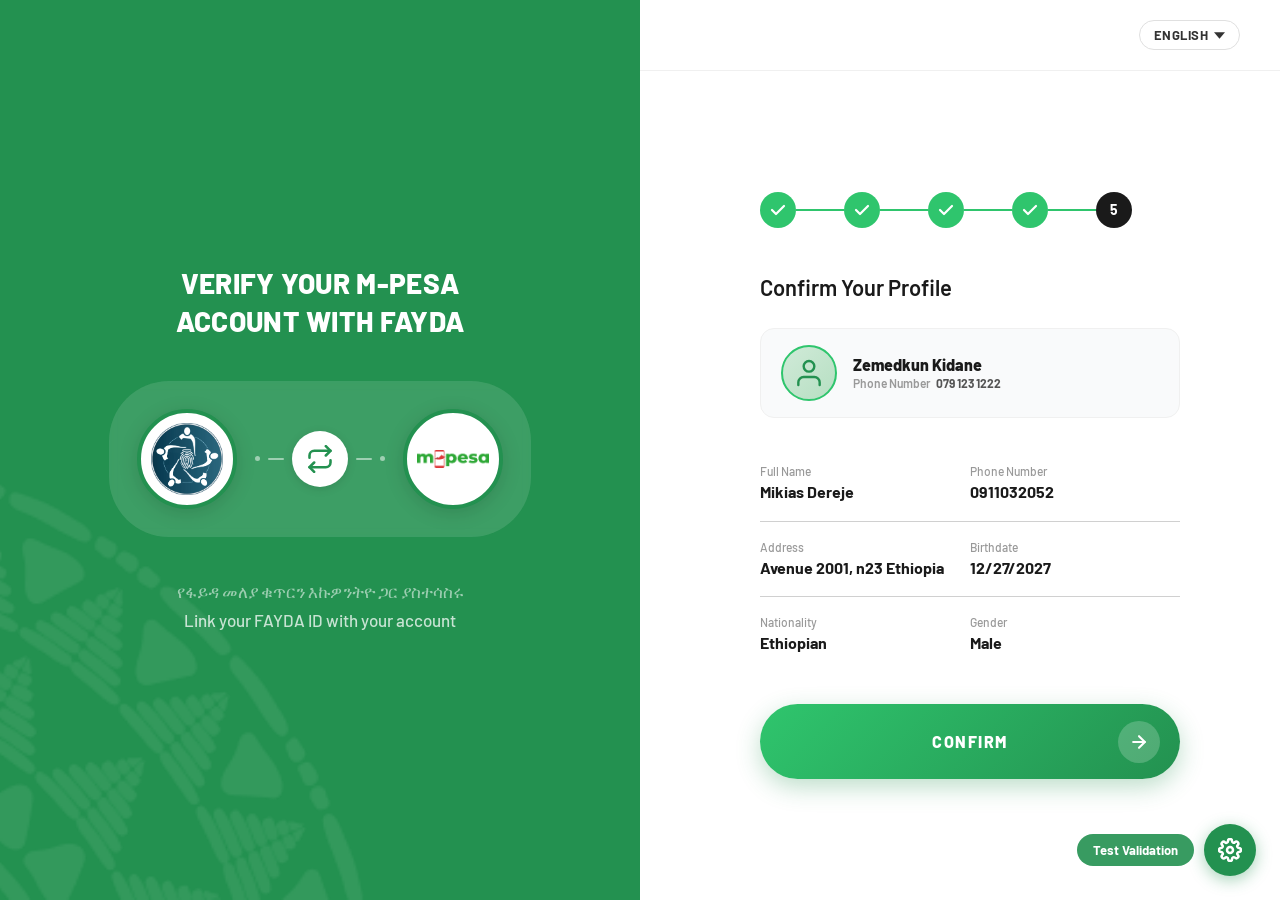
==== commit a48a9049: "Update confirm-profile.html and global.css" ====
--- a/confirm-profile.html
+++ b/confirm-profile.html
@@ -38,36 +38,48 @@
     .profile-phone-label { font-size: 12px; font-weight: 600; color: #999; }
     .profile-phone-val   { font-size: 12px; font-weight: 700; color: #555; }
 
-    /* Two-column fields grid */
+    /* Two-column stacked fields */
     .fields-grid {
       display: grid;
       grid-template-columns: 1fr 1fr;
-      gap: 1px;
-      background: #f0f0f0;
-      border: 1px solid #f0f0f0;
-      border-radius: 14px;
-      overflow: hidden;
       margin-bottom: 32px;
     }
 
     .field-cell {
       display: flex;
       flex-direction: column;
-      gap: 5px;
-      padding: 16px 18px;
-      background: #fff;
+      gap: 4px;
+      padding: 18px 0;
+      border-bottom: 1px solid #d0d0d0;
+    }
+
+    .field-cell:nth-last-child(-n+2) {
+      border-bottom: none;
+    }
+
+    @media (max-width: 768px) {
+      .fields-grid {
+        grid-template-columns: 1fr;
+      }
+      .field-cell {
+        padding: 22px 0;
+      }
+      .field-cell:nth-last-child(-n+2) {
+        border-bottom: 1px solid #d0d0d0;
+      }
+      .field-cell:last-child {
+        border-bottom: none;
+      }
     }
 
     .field-label {
-      font-size: 11px;
-      font-weight: 700;
-      color: #bbb;
-      text-transform: uppercase;
-      letter-spacing: 0.6px;
+      font-size: 12px;
+      font-weight: 500;
+      color: #999;
     }
 
     .field-value {
-      font-size: 15px;
+      font-size: 16px;
       font-weight: 700;
       color: #1a1a1a;
       line-height: 1.3;
--- a/global.css
+++ b/global.css
@@ -836,7 +836,7 @@
   }
 
   .field-cell {
-    padding: 12px 14px !important;
+    padding: 20px 14px !important;
   }
 
   .field-value {
